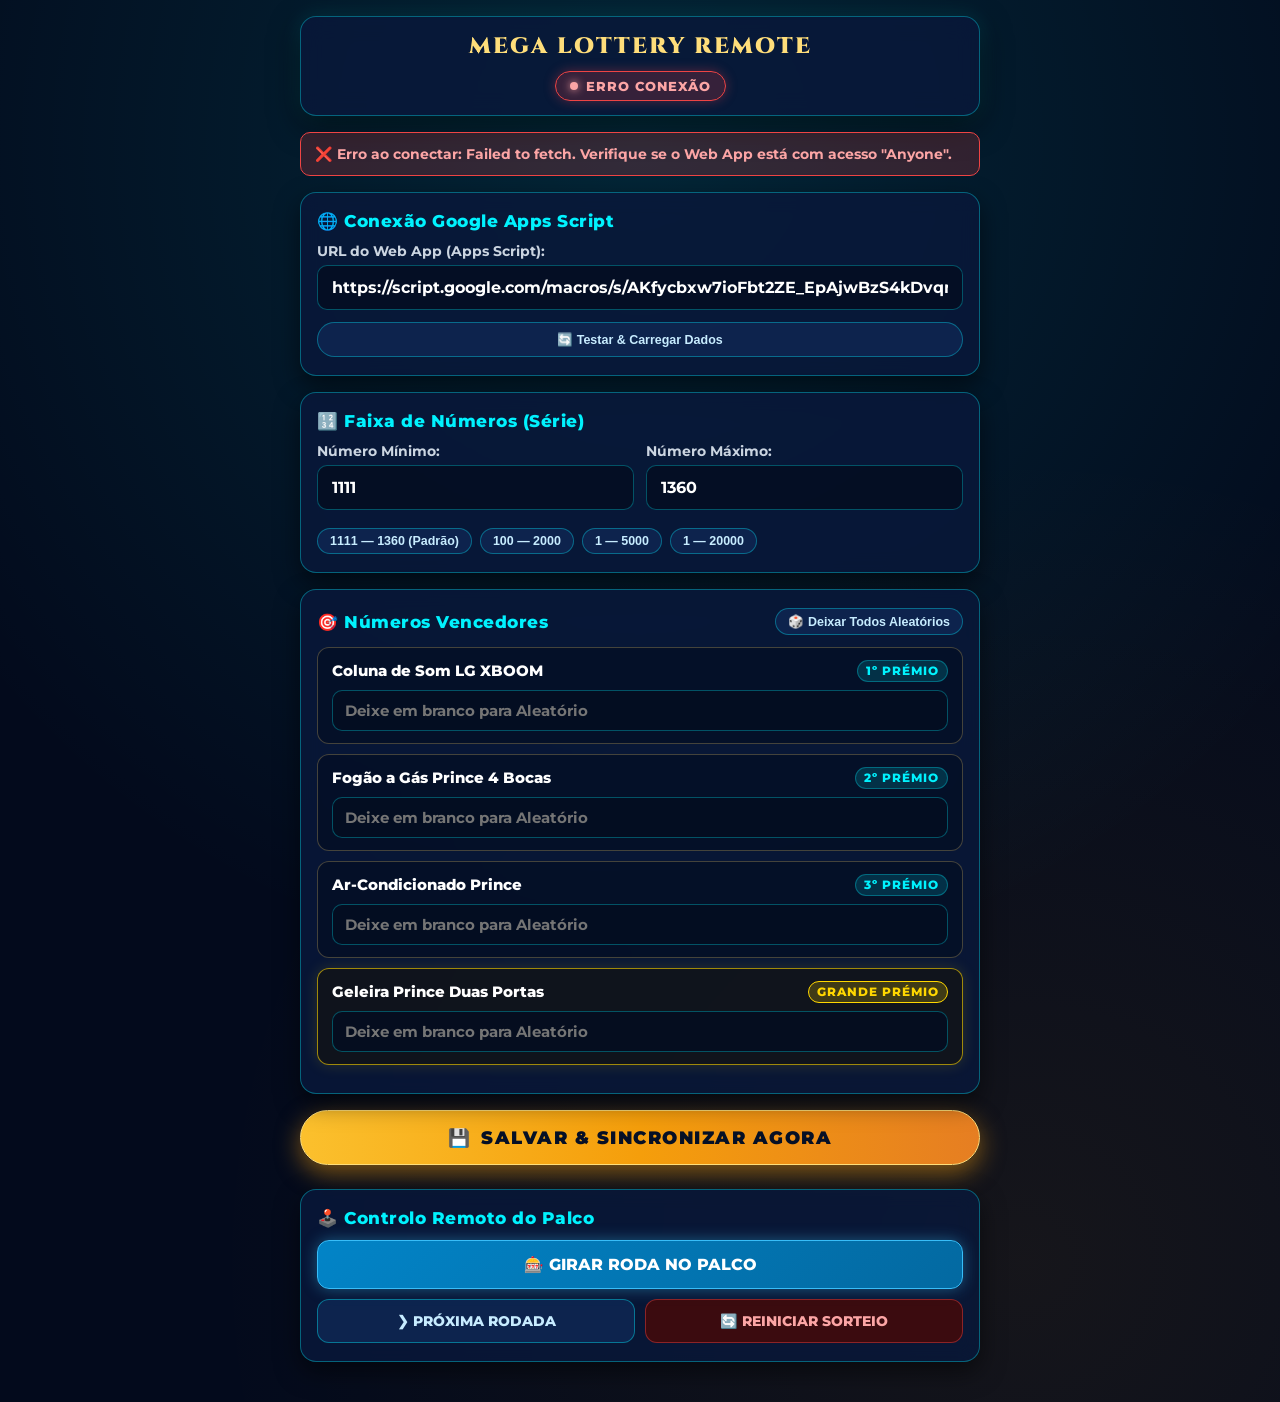
==== admin.html @ b08b82b1 "Configure default Google Apps Script Web App URL for automatic sync across admin and stage" ====
<!DOCTYPE html>
<html lang="pt">
<head>
  <meta charset="UTF-8">
  <meta name="viewport" content="width=device-width, initial-scale=1.0, maximum-scale=1.0, user-scalable=no">
  <title>Painel de Controlo - Mega Lottery Admin</title>
  <link rel="preconnect" href="https://fonts.googleapis.com">
  <link rel="preconnect" href="https://fonts.gstatic.com" crossorigin>
  <link href="https://fonts.googleapis.com/css2?family=Cinzel:wght@700;800;900&family=Montserrat:wght@400;600;700;800;900&display=swap" rel="stylesheet">
  <style>
    :root {
      --neon-cyan: #00f2fe;
      --neon-blue: #4facfe;
      --gold-primary: #ffde7a;
      --gold-gradient: linear-gradient(90deg, #fbc02d 0%, #f59e0b 50%, #e67e22 100%);
      --bg-dark: #030a1c;
      --card-bg: rgba(9, 24, 58, 0.85);
      --border-glow: rgba(0, 242, 254, 0.35);
      --font-main: 'Montserrat', -apple-system, sans-serif;
      --font-title: 'Cinzel', serif;
    }

    * {
      box-sizing: border-box;
      margin: 0;
      padding: 0;
      -webkit-tap-highlight-color: transparent;
    }

    body {
      background-color: var(--bg-dark);
      background-image: radial-gradient(circle at 50% 10%, rgba(0, 242, 254, 0.12) 0%, transparent 60%),
                        radial-gradient(circle at 80% 90%, rgba(245, 158, 11, 0.08) 0%, transparent 50%);
      font-family: var(--font-main);
      color: #ffffff;
      min-height: 100vh;
      padding: 16px 14px 40px;
      display: flex;
      flex-direction: column;
      align-items: center;
    }

    .admin-container {
      width: 100%;
      max-width: 680px;
      display: flex;
      flex-direction: column;
      gap: 16px;
    }

    /* Header Bar */
    .header-bar {
      display: flex;
      flex-direction: column;
      align-items: center;
      gap: 10px;
      text-align: center;
      padding: 14px 10px;
      background: var(--card-bg);
      border: 1.5px solid var(--border-glow);
      border-radius: 16px;
      box-shadow: 0 10px 30px rgba(0, 0, 0, 0.6), 0 0 20px rgba(0, 242, 254, 0.15);
      backdrop-filter: blur(12px);
      -webkit-backdrop-filter: blur(12px);
    }

    .header-title {
      font-family: var(--font-title);
      font-size: 1.4rem;
      font-weight: 900;
      color: var(--gold-primary);
      letter-spacing: 2px;
      text-transform: uppercase;
    }

    /* Live Sync Pill */
    .sync-status-pill {
      display: inline-flex;
      align-items: center;
      gap: 8px;
      padding: 6px 14px;
      border-radius: 9999px;
      font-size: 0.82rem;
      font-weight: 800;
      letter-spacing: 1px;
      text-transform: uppercase;
      background: rgba(15, 23, 42, 0.8);
      border: 1px solid rgba(255, 255, 255, 0.2);
      transition: all 0.3s ease;
    }

    .sync-status-pill.synced {
      background: rgba(16, 185, 129, 0.2);
      border-color: #10b981;
      color: #6ee7b7;
      box-shadow: 0 0 12px rgba(16, 185, 129, 0.35);
    }

    .sync-status-pill.updating {
      background: rgba(245, 158, 11, 0.2);
      border-color: #f59e0b;
      color: #fde68a;
      box-shadow: 0 0 12px rgba(245, 158, 11, 0.35);
    }

    .sync-status-pill.error {
      background: rgba(239, 68, 68, 0.2);
      border-color: #ef4444;
      color: #fca5a5;
      box-shadow: 0 0 12px rgba(239, 68, 68, 0.35);
    }

    .pulse-dot {
      width: 8px;
      height: 8px;
      border-radius: 50%;
      background: currentColor;
      box-shadow: 0 0 8px currentColor;
      animation: pulse 1.5s infinite ease-in-out;
    }

    @keyframes pulse {
      0%, 100% { opacity: 1; transform: scale(1); }
      50% { opacity: 0.4; transform: scale(0.7); }
    }

    /* Cards */
    .card {
      background: var(--card-bg);
      border: 1.5px solid var(--border-glow);
      border-radius: 16px;
      padding: 18px 16px;
      box-shadow: 0 10px 25px rgba(0, 0, 0, 0.5);
      backdrop-filter: blur(10px);
      -webkit-backdrop-filter: blur(10px);
    }

    .card-title {
      font-size: 1.05rem;
      font-weight: 800;
      color: var(--neon-cyan);
      margin-bottom: 12px;
      display: flex;
      align-items: center;
      gap: 8px;
      letter-spacing: 0.5px;
    }

    /* Form Fields */
    .form-group {
      display: flex;
      flex-direction: column;
      gap: 6px;
      margin-bottom: 12px;
    }

    .form-group:last-child {
      margin-bottom: 0;
    }

    label {
      font-size: 0.85rem;
      font-weight: 700;
      color: #cbd5e1;
    }

    input[type="text"],
    input[type="number"],
    input[type="url"] {
      width: 100%;
      padding: 12px 14px;
      background: rgba(4, 13, 33, 0.85);
      border: 1.5px solid rgba(0, 242, 254, 0.3);
      border-radius: 10px;
      color: #ffffff;
      font-family: var(--font-main);
      font-size: 1rem;
      font-weight: 700;
      outline: none;
      transition: all 0.25s ease;
    }

    input:focus {
      border-color: var(--neon-cyan);
      box-shadow: 0 0 15px rgba(0, 242, 254, 0.4);
      background: rgba(7, 21, 54, 0.95);
    }

    /* Quick Preset Buttons */
    .preset-chips {
      display: flex;
      flex-wrap: wrap;
      gap: 8px;
      margin-top: 6px;
    }

    .chip-btn {
      background: rgba(15, 39, 84, 0.8);
      border: 1px solid rgba(0, 242, 254, 0.35);
      color: #c7ecff;
      border-radius: 9999px;
      padding: 5px 12px;
      font-size: 0.78rem;
      font-weight: 700;
      cursor: pointer;
      transition: all 0.2s ease;
    }

    .chip-btn:hover, .chip-btn:active {
      background: rgba(0, 242, 254, 0.25);
      border-color: var(--neon-cyan);
      color: #ffffff;
    }

    /* Prize Cards List */
    .prize-item {
      background: rgba(4, 13, 33, 0.6);
      border: 1px solid rgba(255, 222, 122, 0.25);
      border-radius: 12px;
      padding: 12px 14px;
      margin-bottom: 10px;
      display: flex;
      flex-direction: column;
      gap: 8px;
    }

    .prize-item.grand {
      border-color: rgba(255, 215, 0, 0.6);
      background: rgba(25, 18, 4, 0.5);
      box-shadow: 0 0 15px rgba(255, 215, 0, 0.15);
    }

    .prize-item-header {
      display: flex;
      justify-content: space-between;
      align-items: center;
    }

    .prize-item-name {
      font-size: 0.92rem;
      font-weight: 800;
      color: #ffffff;
    }

    .prize-badge {
      font-size: 0.72rem;
      font-weight: 800;
      letter-spacing: 1px;
      padding: 3px 8px;
      border-radius: 9999px;
      background: rgba(0, 242, 254, 0.15);
      color: var(--neon-cyan);
      border: 1px solid rgba(0, 242, 254, 0.3);
    }

    .prize-item.grand .prize-badge {
      background: rgba(255, 215, 0, 0.2);
      color: #ffd700;
      border-color: #ffd700;
    }

    .prize-input-row {
      display: flex;
      gap: 8px;
      align-items: center;
    }

    .prize-input-row input {
      flex: 1;
      padding: 10px 12px;
      font-size: 0.95rem;
    }

    .random-hint {
      font-size: 0.75rem;
      color: #94a3b8;
      font-style: italic;
    }

    /* Action Buttons */
    .btn-main-save {
      width: 100%;
      padding: 16px 20px;
      background: var(--gold-gradient);
      border: 1.5px solid #ffde7a;
      border-radius: 9999px;
      color: #061026;
      font-family: var(--font-main);
      font-size: 1.1rem;
      font-weight: 900;
      letter-spacing: 1.5px;
      text-transform: uppercase;
      cursor: pointer;
      box-shadow: 0 8px 25px rgba(245, 158, 11, 0.5);
      transition: all 0.25s ease;
      display: flex;
      align-items: center;
      justify-content: center;
      gap: 10px;
    }

    .btn-main-save:active {
      transform: scale(0.98);
      box-shadow: 0 4px 15px rgba(245, 158, 11, 0.7);
    }

    .btn-main-save:disabled {
      opacity: 0.6;
      cursor: not-allowed;
    }

    /* Remote Stage Controls */
    .remote-grid {
      display: grid;
      grid-template-columns: 1fr 1fr;
      gap: 10px;
    }

    .btn-remote {
      padding: 12px 14px;
      border-radius: 12px;
      font-family: var(--font-main);
      font-size: 0.88rem;
      font-weight: 800;
      cursor: pointer;
      display: flex;
      align-items: center;
      justify-content: center;
      gap: 6px;
      text-transform: uppercase;
      transition: all 0.2s ease;
    }

    .btn-remote.spin {
      background: linear-gradient(135deg, #0284c7 0%, #0369a1 100%);
      border: 1.5px solid #38bdf8;
      color: #ffffff;
      box-shadow: 0 0 15px rgba(56, 189, 248, 0.4);
      grid-column: span 2;
      padding: 14px;
      font-size: 0.98rem;
    }

    .btn-remote.next {
      background: rgba(15, 39, 84, 0.85);
      border: 1.5px solid rgba(0, 242, 254, 0.4);
      color: #c7ecff;
    }

    .btn-remote.reset {
      background: rgba(69, 10, 10, 0.85);
      border: 1.5px solid rgba(239, 68, 68, 0.45);
      color: #fca5a5;
    }

    .btn-remote:active {
      transform: scale(0.96);
    }

    /* Notification Banner */
    .status-banner {
      padding: 12px 14px;
      border-radius: 10px;
      font-size: 0.88rem;
      font-weight: 700;
      display: none;
      align-items: center;
      gap: 10px;
      animation: fadeIn 0.3s ease forwards;
    }

    @keyframes fadeIn {
      from { opacity: 0; transform: translateY(-6px); }
      to { opacity: 1; transform: translateY(0); }
    }

    .status-banner.success {
      display: flex;
      background: rgba(16, 185, 129, 0.2);
      border: 1.5px solid #10b981;
      color: #6ee7b7;
    }

    .status-banner.error {
      display: flex;
      background: rgba(239, 68, 68, 0.2);
      border: 1.5px solid #ef4444;
      color: #fca5a5;
    }
  </style>
</head>
<body>

  <div class="admin-container">
    
    <!-- Top Header -->
    <header class="header-bar">
      <h1 class="header-title">Mega Lottery Remote</h1>
      <div id="sync-pill" class="sync-status-pill">
        <span class="pulse-dot"></span>
        <span id="sync-text">A Conectar...</span>
      </div>
    </header>

    <!-- Feedback Banner -->
    <div id="status-banner" class="status-banner"></div>

    <!-- 1. Google Apps Script Web App Connection -->
    <section class="card">
      <h2 class="card-title">🌐 Conexão Google Apps Script</h2>
      <div class="form-group">
        <label for="api-url">URL do Web App (Apps Script):</label>
        <input type="url" id="api-url" placeholder="https://script.google.com/macros/s/.../exec" />
      </div>
      <div style="display: flex; gap: 8px; margin-top: 10px;">
        <button id="btn-test-conn" class="chip-btn" style="flex: 1; padding: 9px;">🔄 Testar & Carregar Dados</button>
      </div>
    </section>

    <!-- 2. Token Range Configuration -->
    <section class="card">
      <h2 class="card-title">🔢 Faixa de Números (Série)</h2>
      <div style="display: grid; grid-template-columns: 1fr 1fr; gap: 12px;">
        <div class="form-group">
          <label for="min-token">Número Mínimo:</label>
          <input type="number" id="min-token" value="1111" />
        </div>
        <div class="form-group">
          <label for="max-token">Número Máximo:</label>
          <input type="number" id="max-token" value="1360" />
        </div>
      </div>
      
      <div class="preset-chips">
        <button class="chip-btn" onclick="setRange(1111, 1360)">1111 — 1360 (Padrão)</button>
        <button class="chip-btn" onclick="setRange(100, 2000)">100 — 2000</button>
        <button class="chip-btn" onclick="setRange(1, 5000)">1 — 5000</button>
        <button class="chip-btn" onclick="setRange(1, 20000)">1 — 20000</button>
      </div>
    </section>

    <!-- 3. Preset Winning Tokens (Specific Winner / Random) -->
    <section class="card">
      <div style="display: flex; justify-content: space-between; align-items: center; margin-bottom: 12px;">
        <h2 class="card-title" style="margin-bottom: 0;">🎯 Números Vencedores</h2>
        <button class="chip-btn" id="btn-clear-winners">🎲 Deixar Todos Aleatórios</button>
      </div>

      <!-- Prize 1 -->
      <div class="prize-item">
        <div class="prize-item-header">
          <span class="prize-item-name">Coluna de Som LG XBOOM</span>
          <span class="prize-badge">1º PRÉMIO</span>
        </div>
        <div class="prize-input-row">
          <input type="text" id="prize-1-token" placeholder="Deixe em branco para Aleatório" />
        </div>
      </div>

      <!-- Prize 2 -->
      <div class="prize-item">
        <div class="prize-item-header">
          <span class="prize-item-name">Fogão a Gás Prince 4 Bocas</span>
          <span class="prize-badge">2º PRÉMIO</span>
        </div>
        <div class="prize-input-row">
          <input type="text" id="prize-2-token" placeholder="Deixe em branco para Aleatório" />
        </div>
      </div>

      <!-- Prize 3 -->
      <div class="prize-item">
        <div class="prize-item-header">
          <span class="prize-item-name">Ar-Condicionado Prince</span>
          <span class="prize-badge">3º PRÉMIO</span>
        </div>
        <div class="prize-input-row">
          <input type="text" id="prize-3-token" placeholder="Deixe em branco para Aleatório" />
        </div>
      </div>

      <!-- Prize 4 (Grand Prize) -->
      <div class="prize-item grand">
        <div class="prize-item-header">
          <span class="prize-item-name">Geleira Prince Duas Portas</span>
          <span class="prize-badge">GRANDE PRÉMIO</span>
        </div>
        <div class="prize-input-row">
          <input type="text" id="prize-4-token" placeholder="Deixe em branco para Aleatório" />
        </div>
      </div>
    </section>

    <!-- Main Save & Sync Button -->
    <button id="btn-save-sync" class="btn-main-save">
      <span id="save-icon">💾</span>
      <span id="save-text">Salvar &amp; Sincronizar Agora</span>
    </button>

    <!-- 4. Remote Trigger Actions -->
    <section class="card" style="margin-top: 8px;">
      <h2 class="card-title">🕹️ Controlo Remoto do Palco</h2>
      <div class="remote-grid">
        <button class="btn-remote spin" id="btn-remote-spin">
          🎰 Girar Roda no Palco
        </button>
        <button class="btn-remote next" id="btn-remote-next">
          ❯ Próxima Rodada
        </button>
        <button class="btn-remote reset" id="btn-remote-reset">
          🔄 Reiniciar Sorteio
        </button>
      </div>
    </section>

  </div>

  <script>
    const STORAGE_KEY = 'lottery_admin_api_url';
    const FALLBACK_URL = 'https://script.google.com/macros/s/AKfycbxw7ioFbt2ZE_EpAjwBzS4kDvqmx0HsEW81AvWVNd2rmn5ojrfMnWI5Do6bhfb55QMl/exec';
    const DEFAULT_API_URL = localStorage.getItem(STORAGE_KEY) || FALLBACK_URL;

    const dom = {
      apiUrl: document.getElementById('api-url'),
      btnTestConn: document.getElementById('btn-test-conn'),
      syncPill: document.getElementById('sync-pill'),
      syncText: document.getElementById('sync-text'),
      statusBanner: document.getElementById('status-banner'),
      minToken: document.getElementById('min-token'),
      maxToken: document.getElementById('max-token'),
      prize1Token: document.getElementById('prize-1-token'),
      prize2Token: document.getElementById('prize-2-token'),
      prize3Token: document.getElementById('prize-3-token'),
      prize4Token: document.getElementById('prize-4-token'),
      btnClearWinners: document.getElementById('btn-clear-winners'),
      btnSaveSync: document.getElementById('btn-save-sync'),
      saveText: document.getElementById('save-text'),
      btnRemoteSpin: document.getElementById('btn-remote-spin'),
      btnRemoteNext: document.getElementById('btn-remote-next'),
      btnRemoteReset: document.getElementById('btn-remote-reset')
    };

    if (DEFAULT_API_URL) {
      dom.apiUrl.value = DEFAULT_API_URL;
    }

    function setSyncStatus(state, message) {
      dom.syncPill.className = 'sync-status-pill ' + state;
      dom.syncText.textContent = message;
    }

    function showBanner(type, msg) {
      dom.statusBanner.className = 'status-banner ' + type;
      dom.statusBanner.textContent = msg;
      setTimeout(() => {
        dom.statusBanner.style.display = 'none';
      }, 5000);
    }

    function setRange(min, max) {
      dom.minToken.value = min;
      dom.maxToken.value = max;
    }

    dom.btnClearWinners.addEventListener('click', () => {
      dom.prize1Token.value = '';
      dom.prize2Token.value = '';
      dom.prize3Token.value = '';
      dom.prize4Token.value = '';
      showBanner('success', '🎲 Todos os prémios foram definidos para Sorteio Aleatório.');
    });

    // Fetch configuration from Google Sheets
    async function fetchConfig() {
      const url = dom.apiUrl.value.trim();
      if (!url) {
        setSyncStatus('error', 'URL Ausente');
        return;
      }

      localStorage.setItem(STORAGE_KEY, url);
      setSyncStatus('updating', 'A Carregar...');

      try {
        const res = await fetch(url + (url.includes('?') ? '&' : '?') + 't=' + Date.now());
        if (!res.ok) throw new Error('HTTP ' + res.status);
        const data = await res.json();

        if (data.status === 'success') {
          if (data.minToken) dom.minToken.value = data.minToken;
          if (data.maxToken) dom.maxToken.value = data.maxToken;
          dom.prize1Token.value = data.prize1Winner || '';
          dom.prize2Token.value = data.prize2Winner || '';
          dom.prize3Token.value = data.prize3Winner || '';
          dom.prize4Token.value = data.prize4Winner || '';

          setSyncStatus('synced', 'Sincronizado');
          showBanner('success', '✅ Conectado com sucesso à planilha Google!');
        } else {
          throw new Error(data.message || 'Erro desconhecido');
        }
      } catch (err) {
        setSyncStatus('error', 'Erro Conexão');
        showBanner('error', '❌ Erro ao conectar: ' + err.message + '. Verifique se o Web App está com acesso "Anyone".');
      }
    }

    // Save & push configuration to Google Sheets
    async function saveConfig(actionOverride = null) {
      const url = dom.apiUrl.value.trim();
      if (!url) {
        alert('Por favor, insira a URL do Web App do Google Apps Script.');
        return;
      }

      localStorage.setItem(STORAGE_KEY, url);
      setSyncStatus('updating', 'A Atualizar...');
      dom.btnSaveSync.disabled = true;
      dom.saveText.textContent = 'A Atualizar Planilha...';

      const payload = {
        minToken: Number(dom.minToken.value) || 1111,
        maxToken: Number(dom.maxToken.value) || 1360,
        prize1Winner: dom.prize1Token.value.trim(),
        prize2Winner: dom.prize2Token.value.trim(),
        prize3Winner: dom.prize3Token.value.trim(),
        prize4Winner: dom.prize4Token.value.trim(),
        remoteAction: actionOverride || 'NONE'
      };

      try {
        const res = await fetch(url, {
          method: 'POST',
          headers: { 'Content-Type': 'text/plain' },
          body: JSON.stringify(payload)
        });

        const data = await res.json();
        if (data.status === 'success') {
          setSyncStatus('synced', 'Sincronizado');
          showBanner('success', '✅ Configurações salvas e sincronizadas com sucesso!');
          dom.saveText.textContent = '✅ Sincronizado com Sucesso!';
          setTimeout(() => {
            dom.saveText.textContent = 'Salvar & Sincronizar Agora';
            dom.btnSaveSync.disabled = false;
          }, 2500);
        } else {
          throw new Error(data.message || 'Erro ao salvar');
        }
      } catch (err) {
        setSyncStatus('error', 'Erro ao Salvar');
        showBanner('error', '❌ Erro ao sincronizar: ' + err.message);
        dom.saveText.textContent = 'Salvar & Sincronizar Agora';
        dom.btnSaveSync.disabled = false;
      }
    }

    // Remote actions
    async function sendRemoteAction(action) {
      showBanner('success', '📡 Enviando comando: ' + action + '...');
      await saveConfig(action);
    }

    dom.btnTestConn.addEventListener('click', fetchConfig);
    dom.btnSaveSync.addEventListener('click', () => saveConfig('NONE'));
    dom.btnRemoteSpin.addEventListener('click', () => sendRemoteAction('SPIN'));
    dom.btnRemoteNext.addEventListener('click', () => sendRemoteAction('NEXT'));
    dom.btnRemoteReset.addEventListener('click', () => sendRemoteAction('RESET'));

    if (DEFAULT_API_URL) {
      fetchConfig();
    } else {
      setSyncStatus('error', 'Sem URL');
    }
  </script>
</body>
</html>
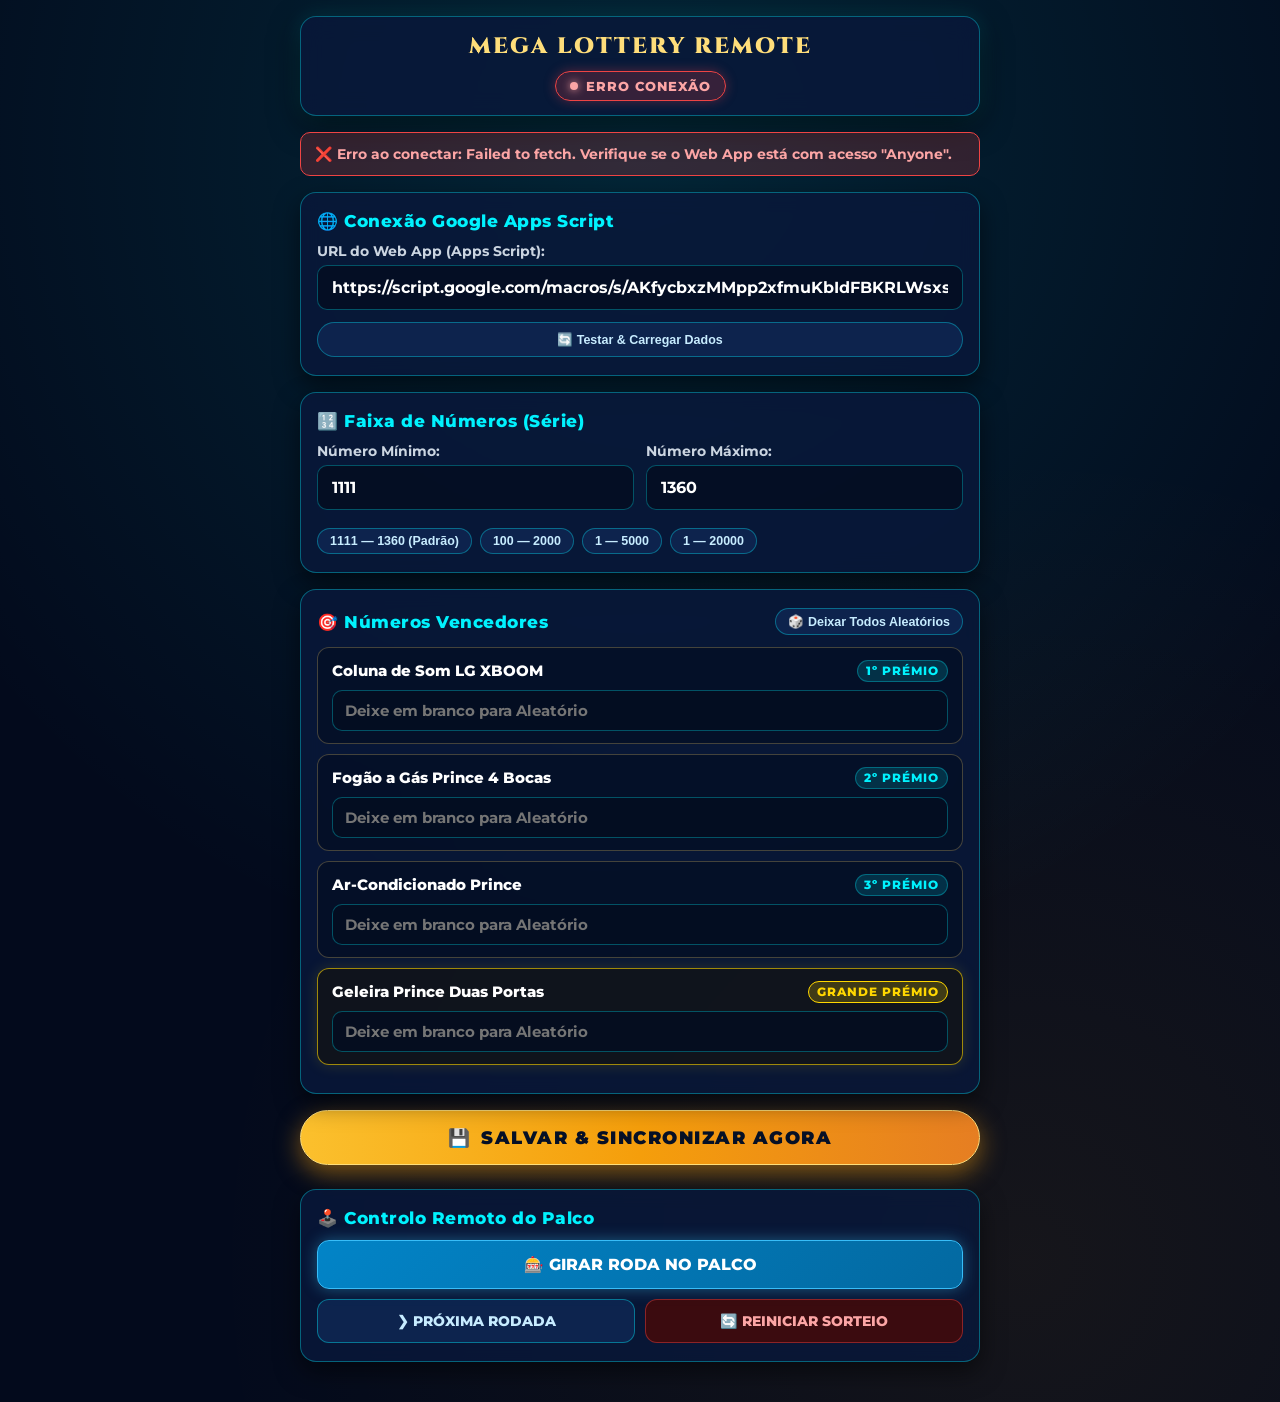
==== commit 621a4086: "Update default Apps Script Web App URL with active deployment endpoint" ====
--- a/admin.html
+++ b/admin.html
@@ -517,7 +517,7 @@
 
   <script>
     const STORAGE_KEY = 'lottery_admin_api_url';
-    const FALLBACK_URL = 'https://script.google.com/macros/s/AKfycbxw7ioFbt2ZE_EpAjwBzS4kDvqmx0HsEW81AvWVNd2rmn5ojrfMnWI5Do6bhfb55QMl/exec';
+    const FALLBACK_URL = 'https://script.google.com/macros/s/AKfycbxzMMpp2xfmuKbIdFBKRLWsxsM0H_Nt5_5u1ZoS6dt5bxJm8StdqfeghjijLGq5KDxz/exec';
     const DEFAULT_API_URL = localStorage.getItem(STORAGE_KEY) || FALLBACK_URL;
 
     const dom = {
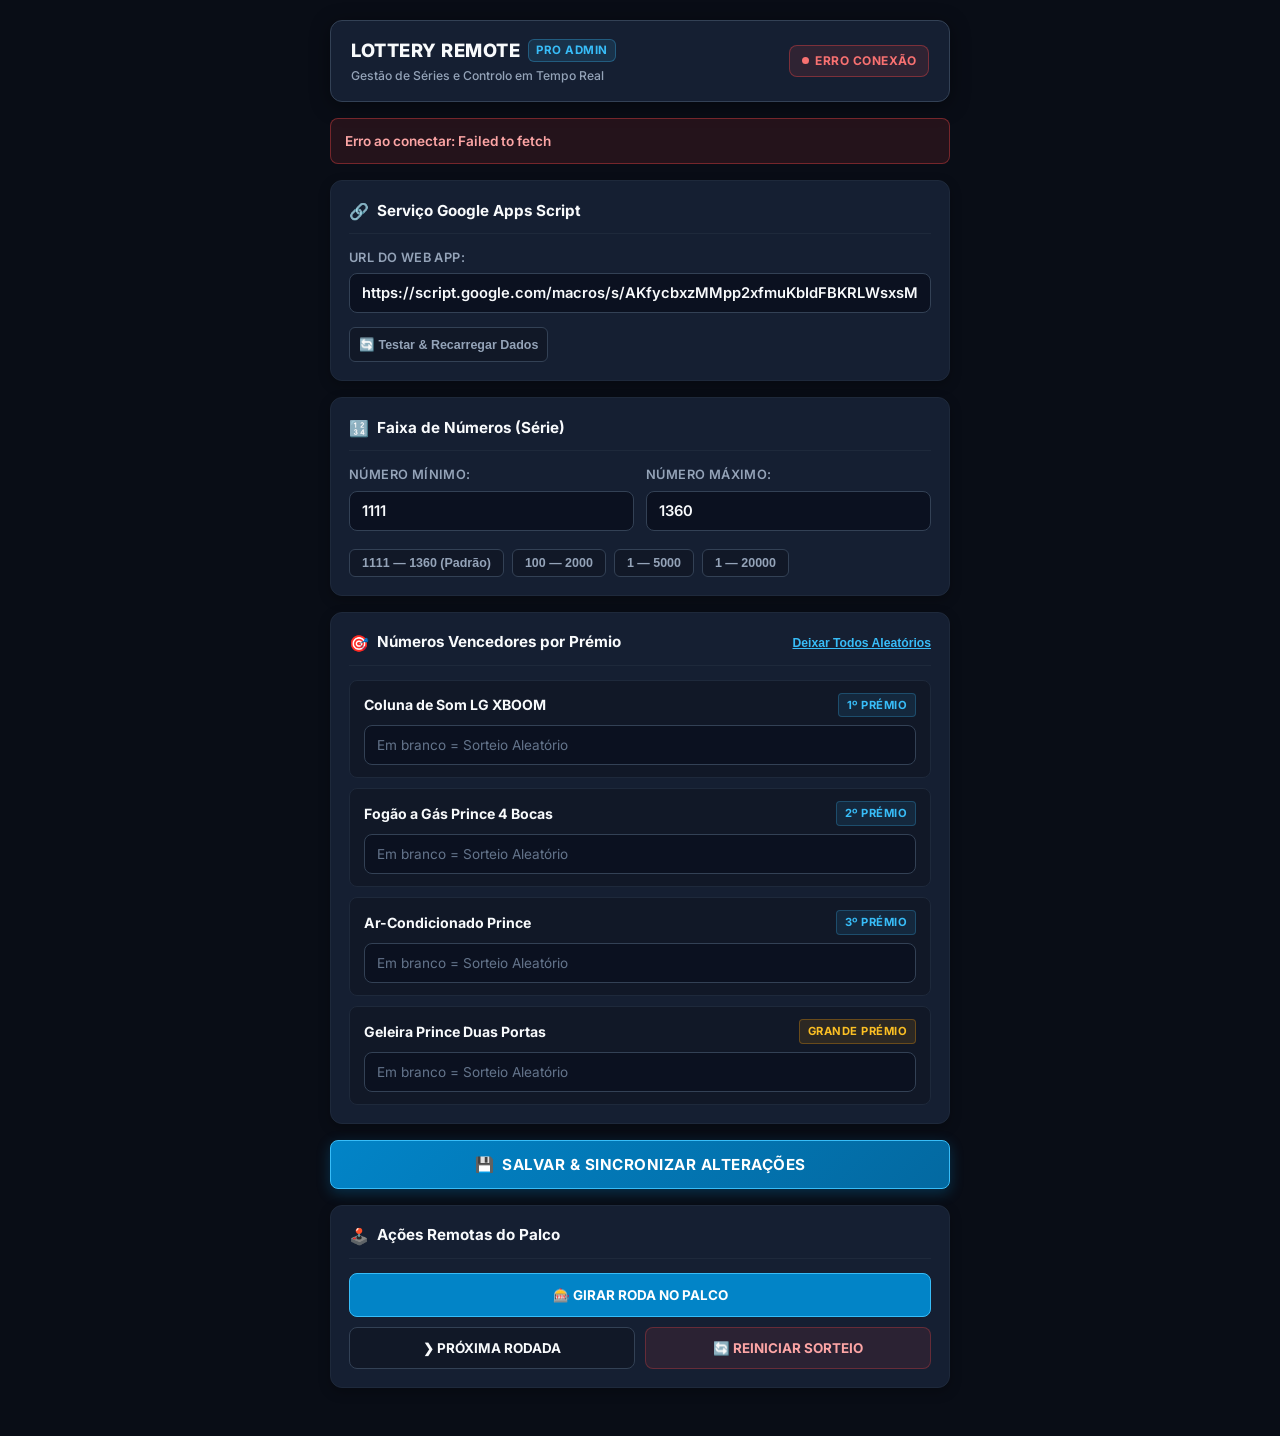
==== commit c7537d54: "Redesign admin.html with professional light blue and black executive dashboard styling" ====
--- a/admin.html
+++ b/admin.html
@@ -3,21 +3,38 @@
 <head>
   <meta charset="UTF-8">
   <meta name="viewport" content="width=device-width, initial-scale=1.0, maximum-scale=1.0, user-scalable=no">
-  <title>Painel de Controlo - Mega Lottery Admin</title>
+  <title>Admin Dashboard - Mega Lottery Controller</title>
   <link rel="preconnect" href="https://fonts.googleapis.com">
   <link rel="preconnect" href="https://fonts.gstatic.com" crossorigin>
-  <link href="https://fonts.googleapis.com/css2?family=Cinzel:wght@700;800;900&family=Montserrat:wght@400;600;700;800;900&display=swap" rel="stylesheet">
+  <link href="https://fonts.googleapis.com/css2?family=Inter:wght@400;500;600;700;800;900&display=swap" rel="stylesheet">
   <style>
     :root {
-      --neon-cyan: #00f2fe;
-      --neon-blue: #4facfe;
-      --gold-primary: #ffde7a;
-      --gold-gradient: linear-gradient(90deg, #fbc02d 0%, #f59e0b 50%, #e67e22 100%);
-      --bg-dark: #030a1c;
-      --card-bg: rgba(9, 24, 58, 0.85);
-      --border-glow: rgba(0, 242, 254, 0.35);
-      --font-main: 'Montserrat', -apple-system, sans-serif;
-      --font-title: 'Cinzel', serif;
+      --bg-base: #090d16;
+      --bg-surface: #111827;
+      --bg-card: #151f32;
+      --bg-card-hover: #1a273f;
+      --bg-input: #0b1120;
+      
+      --border-subtle: #1e293b;
+      --border-medium: #334155;
+      --border-focus: #38bdf8;
+      
+      --accent-blue: #38bdf8;
+      --accent-blue-dark: #0284c7;
+      --accent-blue-soft: rgba(56, 189, 248, 0.12);
+      
+      --text-primary: #f8fafc;
+      --text-secondary: #94a3b8;
+      --text-muted: #64748b;
+      
+      --status-green: #10b981;
+      --status-green-bg: rgba(16, 185, 129, 0.12);
+      --status-amber: #f59e0b;
+      --status-amber-bg: rgba(245, 158, 11, 0.12);
+      --status-red: #ef4444;
+      --status-red-bg: rgba(239, 68, 68, 0.12);
+      
+      --font-sans: 'Inter', -apple-system, BlinkMacSystemFont, 'Segoe UI', Roboto, sans-serif;
     }
 
     * {
@@ -28,206 +45,239 @@
     }
 
     body {
-      background-color: var(--bg-dark);
-      background-image: radial-gradient(circle at 50% 10%, rgba(0, 242, 254, 0.12) 0%, transparent 60%),
-                        radial-gradient(circle at 80% 90%, rgba(245, 158, 11, 0.08) 0%, transparent 50%);
-      font-family: var(--font-main);
-      color: #ffffff;
+      background-color: var(--bg-base);
+      font-family: var(--font-sans);
+      color: var(--text-primary);
       min-height: 100vh;
-      padding: 16px 14px 40px;
+      padding: 20px 14px 48px;
       display: flex;
       flex-direction: column;
       align-items: center;
+      line-height: 1.5;
     }
 
     .admin-container {
       width: 100%;
-      max-width: 680px;
+      max-width: 620px;
       display: flex;
       flex-direction: column;
       gap: 16px;
     }
 
-    /* Header Bar */
+    /* Top Executive Header */
     .header-bar {
       display: flex;
+      justify-content: space-between;
+      align-items: center;
+      padding: 16px 20px;
+      background: var(--bg-card);
+      border: 1px solid var(--border-medium);
+      border-radius: 12px;
+      box-shadow: 0 4px 20px rgba(0, 0, 0, 0.4);
+    }
+
+    .header-title-wrap {
+      display: flex;
       flex-direction: column;
-      align-items: center;
-      gap: 10px;
-      text-align: center;
-      padding: 14px 10px;
-      background: var(--card-bg);
-      border: 1.5px solid var(--border-glow);
-      border-radius: 16px;
-      box-shadow: 0 10px 30px rgba(0, 0, 0, 0.6), 0 0 20px rgba(0, 242, 254, 0.15);
-      backdrop-filter: blur(12px);
-      -webkit-backdrop-filter: blur(12px);
+      gap: 2px;
     }
 
     .header-title {
-      font-family: var(--font-title);
-      font-size: 1.4rem;
-      font-weight: 900;
-      color: var(--gold-primary);
-      letter-spacing: 2px;
+      font-size: 1.15rem;
+      font-weight: 800;
+      color: var(--text-primary);
+      letter-spacing: 0.5px;
       text-transform: uppercase;
-    }
-
-    /* Live Sync Pill */
+      display: flex;
+      align-items: center;
+      gap: 8px;
+    }
+
+    .header-title-badge {
+      color: var(--accent-blue);
+      font-size: 0.72rem;
+      font-weight: 700;
+      padding: 2px 7px;
+      background: var(--accent-blue-soft);
+      border: 1px solid rgba(56, 189, 248, 0.3);
+      border-radius: 6px;
+    }
+
+    .header-subtitle {
+      font-size: 0.76rem;
+      color: var(--text-secondary);
+      font-weight: 500;
+    }
+
+    /* Status Pill */
     .sync-status-pill {
       display: inline-flex;
       align-items: center;
-      gap: 8px;
-      padding: 6px 14px;
-      border-radius: 9999px;
-      font-size: 0.82rem;
-      font-weight: 800;
-      letter-spacing: 1px;
+      gap: 6px;
+      padding: 6px 12px;
+      border-radius: 8px;
+      font-size: 0.75rem;
+      font-weight: 700;
+      letter-spacing: 0.5px;
       text-transform: uppercase;
-      background: rgba(15, 23, 42, 0.8);
-      border: 1px solid rgba(255, 255, 255, 0.2);
-      transition: all 0.3s ease;
+      background: var(--bg-surface);
+      border: 1px solid var(--border-medium);
+      color: var(--text-secondary);
+      transition: all 0.25s ease;
     }
 
     .sync-status-pill.synced {
-      background: rgba(16, 185, 129, 0.2);
-      border-color: #10b981;
-      color: #6ee7b7;
-      box-shadow: 0 0 12px rgba(16, 185, 129, 0.35);
+      background: var(--status-green-bg);
+      border-color: rgba(16, 185, 129, 0.4);
+      color: #34d399;
     }
 
     .sync-status-pill.updating {
-      background: rgba(245, 158, 11, 0.2);
-      border-color: #f59e0b;
-      color: #fde68a;
-      box-shadow: 0 0 12px rgba(245, 158, 11, 0.35);
+      background: var(--status-amber-bg);
+      border-color: rgba(245, 158, 11, 0.4);
+      color: #fbbf24;
     }
 
     .sync-status-pill.error {
-      background: rgba(239, 68, 68, 0.2);
-      border-color: #ef4444;
-      color: #fca5a5;
-      box-shadow: 0 0 12px rgba(239, 68, 68, 0.35);
+      background: var(--status-red-bg);
+      border-color: rgba(239, 68, 68, 0.4);
+      color: #f87171;
     }
 
     .pulse-dot {
-      width: 8px;
-      height: 8px;
+      width: 7px;
+      height: 7px;
       border-radius: 50%;
       background: currentColor;
-      box-shadow: 0 0 8px currentColor;
-      animation: pulse 1.5s infinite ease-in-out;
-    }
-
-    @keyframes pulse {
-      0%, 100% { opacity: 1; transform: scale(1); }
-      50% { opacity: 0.4; transform: scale(0.7); }
-    }
-
-    /* Cards */
+    }
+
+    /* Dashboard Cards */
     .card {
-      background: var(--card-bg);
-      border: 1.5px solid var(--border-glow);
-      border-radius: 16px;
-      padding: 18px 16px;
-      box-shadow: 0 10px 25px rgba(0, 0, 0, 0.5);
-      backdrop-filter: blur(10px);
-      -webkit-backdrop-filter: blur(10px);
+      background: var(--bg-card);
+      border: 1px solid var(--border-subtle);
+      border-radius: 12px;
+      padding: 18px 18px;
+      display: flex;
+      flex-direction: column;
+      gap: 14px;
+      box-shadow: 0 4px 12px rgba(0, 0, 0, 0.25);
+    }
+
+    .card-header {
+      display: flex;
+      justify-content: space-between;
+      align-items: center;
+      border-bottom: 1px solid var(--border-subtle);
+      padding-bottom: 10px;
     }
 
     .card-title {
-      font-size: 1.05rem;
-      font-weight: 800;
-      color: var(--neon-cyan);
-      margin-bottom: 12px;
+      font-size: 0.95rem;
+      font-weight: 700;
+      color: var(--text-primary);
       display: flex;
       align-items: center;
       gap: 8px;
-      letter-spacing: 0.5px;
-    }
-
-    /* Form Fields */
+    }
+
+    .card-title-icon {
+      color: var(--accent-blue);
+      font-size: 1rem;
+    }
+
+    /* Form Inputs */
     .form-group {
       display: flex;
       flex-direction: column;
       gap: 6px;
-      margin-bottom: 12px;
-    }
-
-    .form-group:last-child {
-      margin-bottom: 0;
     }
 
     label {
-      font-size: 0.85rem;
-      font-weight: 700;
-      color: #cbd5e1;
+      font-size: 0.8rem;
+      font-weight: 600;
+      color: var(--text-secondary);
+      text-transform: uppercase;
+      letter-spacing: 0.4px;
     }
 
     input[type="text"],
     input[type="number"],
     input[type="url"] {
       width: 100%;
-      padding: 12px 14px;
-      background: rgba(4, 13, 33, 0.85);
-      border: 1.5px solid rgba(0, 242, 254, 0.3);
-      border-radius: 10px;
-      color: #ffffff;
-      font-family: var(--font-main);
-      font-size: 1rem;
-      font-weight: 700;
+      padding: 10px 12px;
+      background: var(--bg-input);
+      border: 1px solid var(--border-medium);
+      border-radius: 8px;
+      color: var(--text-primary);
+      font-family: var(--font-sans);
+      font-size: 0.92rem;
+      font-weight: 600;
       outline: none;
-      transition: all 0.25s ease;
+      transition: all 0.2s ease;
     }
 
     input:focus {
-      border-color: var(--neon-cyan);
-      box-shadow: 0 0 15px rgba(0, 242, 254, 0.4);
-      background: rgba(7, 21, 54, 0.95);
-    }
-
-    /* Quick Preset Buttons */
+      border-color: var(--border-focus);
+      background: #0d1527;
+      box-shadow: 0 0 0 3px rgba(56, 189, 248, 0.15);
+    }
+
+    input::placeholder {
+      color: var(--text-muted);
+      font-weight: 400;
+      font-size: 0.85rem;
+    }
+
+    /* Quick Preset Chips */
     .preset-chips {
       display: flex;
       flex-wrap: wrap;
       gap: 8px;
-      margin-top: 6px;
+      margin-top: 4px;
     }
 
     .chip-btn {
-      background: rgba(15, 39, 84, 0.8);
-      border: 1px solid rgba(0, 242, 254, 0.35);
-      color: #c7ecff;
-      border-radius: 9999px;
-      padding: 5px 12px;
+      background: var(--bg-surface);
+      border: 1px solid var(--border-medium);
+      color: var(--text-secondary);
+      border-radius: 6px;
+      padding: 6px 12px;
       font-size: 0.78rem;
-      font-weight: 700;
+      font-weight: 600;
       cursor: pointer;
-      transition: all 0.2s ease;
-    }
-
-    .chip-btn:hover, .chip-btn:active {
-      background: rgba(0, 242, 254, 0.25);
-      border-color: var(--neon-cyan);
-      color: #ffffff;
-    }
-
-    /* Prize Cards List */
+      transition: all 0.15s ease;
+    }
+
+    .chip-btn:hover {
+      background: var(--bg-card-hover);
+      border-color: var(--accent-blue);
+      color: var(--accent-blue);
+    }
+
+    .chip-btn:active {
+      transform: translateY(1px);
+    }
+
+    /* Prize Config Rows */
+    .prize-list {
+      display: flex;
+      flex-direction: column;
+      gap: 10px;
+    }
+
     .prize-item {
-      background: rgba(4, 13, 33, 0.6);
-      border: 1px solid rgba(255, 222, 122, 0.25);
-      border-radius: 12px;
+      background: var(--bg-surface);
+      border: 1px solid var(--border-subtle);
+      border-radius: 8px;
       padding: 12px 14px;
-      margin-bottom: 10px;
       display: flex;
       flex-direction: column;
       gap: 8px;
-    }
-
-    .prize-item.grand {
-      border-color: rgba(255, 215, 0, 0.6);
-      background: rgba(25, 18, 4, 0.5);
-      box-shadow: 0 0 15px rgba(255, 215, 0, 0.15);
+      transition: border-color 0.2s ease;
+    }
+
+    .prize-item:focus-within {
+      border-color: rgba(56, 189, 248, 0.5);
     }
 
     .prize-item-header {
@@ -237,71 +287,74 @@
     }
 
     .prize-item-name {
-      font-size: 0.92rem;
-      font-weight: 800;
-      color: #ffffff;
+      font-size: 0.88rem;
+      font-weight: 700;
+      color: var(--text-primary);
     }
 
     .prize-badge {
-      font-size: 0.72rem;
-      font-weight: 800;
-      letter-spacing: 1px;
+      font-size: 0.7rem;
+      font-weight: 700;
+      letter-spacing: 0.5px;
       padding: 3px 8px;
-      border-radius: 9999px;
-      background: rgba(0, 242, 254, 0.15);
-      color: var(--neon-cyan);
-      border: 1px solid rgba(0, 242, 254, 0.3);
+      border-radius: 4px;
+      background: rgba(56, 189, 248, 0.1);
+      color: var(--accent-blue);
+      border: 1px solid rgba(56, 189, 248, 0.25);
     }
 
     .prize-item.grand .prize-badge {
-      background: rgba(255, 215, 0, 0.2);
-      color: #ffd700;
-      border-color: #ffd700;
-    }
-
-    .prize-input-row {
-      display: flex;
-      gap: 8px;
-      align-items: center;
-    }
-
-    .prize-input-row input {
-      flex: 1;
-      padding: 10px 12px;
-      font-size: 0.95rem;
-    }
-
-    .random-hint {
-      font-size: 0.75rem;
-      color: #94a3b8;
-      font-style: italic;
-    }
-
-    /* Action Buttons */
+      background: rgba(245, 158, 11, 0.12);
+      color: #fbbf24;
+      border-color: rgba(245, 158, 11, 0.3);
+    }
+
+    .btn-clear-link {
+      background: none;
+      border: none;
+      color: var(--accent-blue);
+      font-size: 0.76rem;
+      font-weight: 600;
+      cursor: pointer;
+      text-decoration: underline;
+      padding: 0;
+    }
+
+    .btn-clear-link:hover {
+      color: #7dd3fc;
+    }
+
+    /* Main Save & Sync Button */
     .btn-main-save {
       width: 100%;
-      padding: 16px 20px;
-      background: var(--gold-gradient);
-      border: 1.5px solid #ffde7a;
-      border-radius: 9999px;
-      color: #061026;
-      font-family: var(--font-main);
-      font-size: 1.1rem;
-      font-weight: 900;
-      letter-spacing: 1.5px;
+      padding: 14px 20px;
+      background: linear-gradient(135deg, #0284c7 0%, #0369a1 100%);
+      border: 1px solid #38bdf8;
+      border-radius: 8px;
+      color: #ffffff;
+      font-family: var(--font-sans);
+      font-size: 0.95rem;
+      font-weight: 700;
+      letter-spacing: 0.5px;
       text-transform: uppercase;
       cursor: pointer;
-      box-shadow: 0 8px 25px rgba(245, 158, 11, 0.5);
-      transition: all 0.25s ease;
+      box-shadow: 0 4px 14px rgba(2, 132, 199, 0.3);
+      transition: all 0.2s ease;
       display: flex;
       align-items: center;
       justify-content: center;
-      gap: 10px;
-    }
-
-    .btn-main-save:active {
-      transform: scale(0.98);
-      box-shadow: 0 4px 15px rgba(245, 158, 11, 0.7);
+      gap: 8px;
+    }
+
+    .btn-main-save:hover:not(:disabled) {
+      background: linear-gradient(135deg, #0ea5e9 0%, #0284c7 100%);
+      box-shadow: 0 6px 18px rgba(2, 132, 199, 0.45);
+      transform: translateY(-1px);
+    }
+
+    .btn-main-save:active:not(:disabled) {
+      transform: translateY(0);
+      box-shadow: 0 2px 8px rgba(2, 132, 199, 0.3);
     }
 
     .btn-main-save:disabled {
@@ -309,7 +362,7 @@
       cursor: not-allowed;
     }
 
-    /* Remote Stage Controls */
+    /* Remote Stage Controls Grid */
     .remote-grid {
       display: grid;
       grid-template-columns: 1fr 1fr;
@@ -318,73 +371,86 @@
 
     .btn-remote {
       padding: 12px 14px;
-      border-radius: 12px;
-      font-family: var(--font-main);
-      font-size: 0.88rem;
-      font-weight: 800;
+      border-radius: 8px;
+      font-family: var(--font-sans);
+      font-size: 0.84rem;
+      font-weight: 700;
       cursor: pointer;
       display: flex;
       align-items: center;
       justify-content: center;
-      gap: 6px;
+      gap: 8px;
       text-transform: uppercase;
-      transition: all 0.2s ease;
+      transition: all 0.15s ease;
     }
 
     .btn-remote.spin {
-      background: linear-gradient(135deg, #0284c7 0%, #0369a1 100%);
-      border: 1.5px solid #38bdf8;
+      grid-column: span 2;
+      background: #0284c7;
+      border: 1px solid #38bdf8;
       color: #ffffff;
-      box-shadow: 0 0 15px rgba(56, 189, 248, 0.4);
-      grid-column: span 2;
-      padding: 14px;
-      font-size: 0.98rem;
+      padding: 13px;
+    }
+
+    .btn-remote.spin:hover {
+      background: #0369a1;
     }
 
     .btn-remote.next {
-      background: rgba(15, 39, 84, 0.85);
-      border: 1.5px solid rgba(0, 242, 254, 0.4);
-      color: #c7ecff;
+      background: var(--bg-surface);
+      border: 1px solid var(--border-medium);
+      color: var(--text-primary);
+    }
+
+    .btn-remote.next:hover {
+      background: var(--bg-card-hover);
+      border-color: var(--accent-blue);
     }
 
     .btn-remote.reset {
-      background: rgba(69, 10, 10, 0.85);
-      border: 1.5px solid rgba(239, 68, 68, 0.45);
+      background: rgba(239, 68, 68, 0.1);
+      border: 1px solid rgba(239, 68, 68, 0.3);
       color: #fca5a5;
     }
 
+    .btn-remote.reset:hover {
+      background: rgba(239, 68, 68, 0.2);
+      border-color: #ef4444;
+      color: #ffffff;
+    }
+
     .btn-remote:active {
-      transform: scale(0.96);
+      transform: translateY(1px);
     }
 
     /* Notification Banner */
     .status-banner {
       padding: 12px 14px;
-      border-radius: 10px;
-      font-size: 0.88rem;
-      font-weight: 700;
+      border-radius: 8px;
+      font-size: 0.85rem;
+      font-weight: 600;
       display: none;
       align-items: center;
-      gap: 10px;
-      animation: fadeIn 0.3s ease forwards;
-    }
-
-    @keyframes fadeIn {
-      from { opacity: 0; transform: translateY(-6px); }
+      gap: 8px;
+      animation: slideDown 0.2s ease forwards;
+    }
+
+    @keyframes slideDown {
+      from { opacity: 0; transform: translateY(-4px); }
       to { opacity: 1; transform: translateY(0); }
     }
 
     .status-banner.success {
       display: flex;
-      background: rgba(16, 185, 129, 0.2);
-      border: 1.5px solid #10b981;
+      background: var(--status-green-bg);
+      border: 1px solid rgba(16, 185, 129, 0.4);
       color: #6ee7b7;
     }
 
     .status-banner.error {
       display: flex;
-      background: rgba(239, 68, 68, 0.2);
-      border: 1.5px solid #ef4444;
+      background: var(--status-red-bg);
+      border: 1px solid rgba(239, 68, 68, 0.4);
       color: #fca5a5;
     }
   </style>
@@ -393,33 +459,49 @@
 
   <div class="admin-container">
     
-    <!-- Top Header -->
+    <!-- Top Executive Header Bar -->
     <header class="header-bar">
-      <h1 class="header-title">Mega Lottery Remote</h1>
-      <div id="sync-pill" class="sync-status-pill">
+      <div class="header-title-wrap">
+        <h1 class="header-title">
+          Lottery Remote
+          <span class="header-title-badge">PRO ADMIN</span>
+        </h1>
+        <span class="header-subtitle">Gestão de Séries e Controlo em Tempo Real</span>
+      </div>
+      
+      <div id="sync-pill" class="sync-status-pill synced">
         <span class="pulse-dot"></span>
-        <span id="sync-text">A Conectar...</span>
+        <span id="sync-text">Conectado</span>
       </div>
     </header>
 
-    <!-- Feedback Banner -->
+    <!-- Notification Banner -->
     <div id="status-banner" class="status-banner"></div>
 
     <!-- 1. Google Apps Script Web App Connection -->
     <section class="card">
-      <h2 class="card-title">🌐 Conexão Google Apps Script</h2>
+      <div class="card-header">
+        <h2 class="card-title">
+          <span class="card-title-icon">🔗</span>
+          Serviço Google Apps Script
+        </h2>
+      </div>
       <div class="form-group">
-        <label for="api-url">URL do Web App (Apps Script):</label>
+        <label for="api-url">URL do Web App:</label>
         <input type="url" id="api-url" placeholder="https://script.google.com/macros/s/.../exec" />
       </div>
-      <div style="display: flex; gap: 8px; margin-top: 10px;">
-        <button id="btn-test-conn" class="chip-btn" style="flex: 1; padding: 9px;">🔄 Testar & Carregar Dados</button>
-      </div>
+      <button id="btn-test-conn" class="chip-btn" style="padding: 9px; align-self: flex-start;">🔄 Testar &amp; Recarregar Dados</button>
     </section>
 
     <!-- 2. Token Range Configuration -->
     <section class="card">
-      <h2 class="card-title">🔢 Faixa de Números (Série)</h2>
+      <div class="card-header">
+        <h2 class="card-title">
+          <span class="card-title-icon">🔢</span>
+          Faixa de Números (Série)
+        </h2>
+      </div>
+      
       <div style="display: grid; grid-template-columns: 1fr 1fr; gap: 12px;">
         <div class="form-group">
           <label for="min-token">Número Mínimo:</label>
@@ -441,65 +523,68 @@
 
     <!-- 3. Preset Winning Tokens (Specific Winner / Random) -->
     <section class="card">
-      <div style="display: flex; justify-content: space-between; align-items: center; margin-bottom: 12px;">
-        <h2 class="card-title" style="margin-bottom: 0;">🎯 Números Vencedores</h2>
-        <button class="chip-btn" id="btn-clear-winners">🎲 Deixar Todos Aleatórios</button>
-      </div>
-
-      <!-- Prize 1 -->
-      <div class="prize-item">
-        <div class="prize-item-header">
-          <span class="prize-item-name">Coluna de Som LG XBOOM</span>
-          <span class="prize-badge">1º PRÉMIO</span>
+      <div class="card-header">
+        <h2 class="card-title">
+          <span class="card-title-icon">🎯</span>
+          Números Vencedores por Prémio
+        </h2>
+        <button class="btn-clear-link" id="btn-clear-winners">Deixar Todos Aleatórios</button>
+      </div>
+
+      <div class="prize-list">
+        <!-- Prize 1 -->
+        <div class="prize-item">
+          <div class="prize-item-header">
+            <span class="prize-item-name">Coluna de Som LG XBOOM</span>
+            <span class="prize-badge">1º PRÉMIO</span>
+          </div>
+          <input type="text" id="prize-1-token" placeholder="Em branco = Sorteio Aleatório" />
         </div>
-        <div class="prize-input-row">
-          <input type="text" id="prize-1-token" placeholder="Deixe em branco para Aleatório" />
+
+        <!-- Prize 2 -->
+        <div class="prize-item">
+          <div class="prize-item-header">
+            <span class="prize-item-name">Fogão a Gás Prince 4 Bocas</span>
+            <span class="prize-badge">2º PRÉMIO</span>
+          </div>
+          <input type="text" id="prize-2-token" placeholder="Em branco = Sorteio Aleatório" />
         </div>
-      </div>
-
-      <!-- Prize 2 -->
-      <div class="prize-item">
-        <div class="prize-item-header">
-          <span class="prize-item-name">Fogão a Gás Prince 4 Bocas</span>
-          <span class="prize-badge">2º PRÉMIO</span>
+
+        <!-- Prize 3 -->
+        <div class="prize-item">
+          <div class="prize-item-header">
+            <span class="prize-item-name">Ar-Condicionado Prince</span>
+            <span class="prize-badge">3º PRÉMIO</span>
+          </div>
+          <input type="text" id="prize-3-token" placeholder="Em branco = Sorteio Aleatório" />
         </div>
-        <div class="prize-input-row">
-          <input type="text" id="prize-2-token" placeholder="Deixe em branco para Aleatório" />
+
+        <!-- Prize 4 (Grand Prize) -->
+        <div class="prize-item grand">
+          <div class="prize-item-header">
+            <span class="prize-item-name">Geleira Prince Duas Portas</span>
+            <span class="prize-badge">GRANDE PRÉMIO</span>
+          </div>
+          <input type="text" id="prize-4-token" placeholder="Em branco = Sorteio Aleatório" />
         </div>
       </div>
-
-      <!-- Prize 3 -->
-      <div class="prize-item">
-        <div class="prize-item-header">
-          <span class="prize-item-name">Ar-Condicionado Prince</span>
-          <span class="prize-badge">3º PRÉMIO</span>
-        </div>
-        <div class="prize-input-row">
-          <input type="text" id="prize-3-token" placeholder="Deixe em branco para Aleatório" />
-        </div>
-      </div>
-
-      <!-- Prize 4 (Grand Prize) -->
-      <div class="prize-item grand">
-        <div class="prize-item-header">
-          <span class="prize-item-name">Geleira Prince Duas Portas</span>
-          <span class="prize-badge">GRANDE PRÉMIO</span>
-        </div>
-        <div class="prize-input-row">
-          <input type="text" id="prize-4-token" placeholder="Deixe em branco para Aleatório" />
-        </div>
-      </div>
     </section>
 
-    <!-- Main Save & Sync Button -->
+    <!-- Save & Synchronize Button -->
     <button id="btn-save-sync" class="btn-main-save">
       <span id="save-icon">💾</span>
-      <span id="save-text">Salvar &amp; Sincronizar Agora</span>
+      <span id="save-text">Salvar &amp; Sincronizar Alterações</span>
     </button>
 
-    <!-- 4. Remote Trigger Actions -->
-    <section class="card" style="margin-top: 8px;">
-      <h2 class="card-title">🕹️ Controlo Remoto do Palco</h2>
+    <!-- 4. Remote Live Controls -->
+    <section class="card">
+      <div class="card-header">
+        <h2 class="card-title">
+          <span class="card-title-icon">🕹️</span>
+          Ações Remotas do Palco
+        </h2>
+      </div>
+      
       <div class="remote-grid">
         <button class="btn-remote spin" id="btn-remote-spin">
           🎰 Girar Roda no Palco
@@ -567,14 +652,14 @@
       dom.prize2Token.value = '';
       dom.prize3Token.value = '';
       dom.prize4Token.value = '';
-      showBanner('success', '🎲 Todos os prémios foram definidos para Sorteio Aleatório.');
+      showBanner('success', 'Todos os prémios foram definidos para Sorteio Aleatório.');
     });
 
     // Fetch configuration from Google Sheets
     async function fetchConfig() {
       const url = dom.apiUrl.value.trim();
       if (!url) {
-        setSyncStatus('error', 'URL Ausente');
+        setSyncStatus('error', 'Sem URL');
         return;
       }
 
@@ -595,13 +680,13 @@
           dom.prize4Token.value = data.prize4Winner || '';
 
           setSyncStatus('synced', 'Sincronizado');
-          showBanner('success', '✅ Conectado com sucesso à planilha Google!');
+          showBanner('success', 'Conectado com sucesso à planilha Google!');
         } else {
           throw new Error(data.message || 'Erro desconhecido');
         }
       } catch (err) {
         setSyncStatus('error', 'Erro Conexão');
-        showBanner('error', '❌ Erro ao conectar: ' + err.message + '. Verifique se o Web App está com acesso "Anyone".');
+        showBanner('error', 'Erro ao conectar: ' + err.message);
       }
     }
 
@@ -638,10 +723,10 @@
         const data = await res.json();
         if (data.status === 'success') {
           setSyncStatus('synced', 'Sincronizado');
-          showBanner('success', '✅ Configurações salvas e sincronizadas com sucesso!');
-          dom.saveText.textContent = '✅ Sincronizado com Sucesso!';
+          showBanner('success', 'Configurações salvas e sincronizadas com sucesso!');
+          dom.saveText.textContent = 'Sincronizado com Sucesso!';
           setTimeout(() => {
-            dom.saveText.textContent = 'Salvar & Sincronizar Agora';
+            dom.saveText.textContent = 'Salvar & Sincronizar Alterações';
             dom.btnSaveSync.disabled = false;
           }, 2500);
         } else {
@@ -649,15 +734,15 @@
         }
       } catch (err) {
         setSyncStatus('error', 'Erro ao Salvar');
-        showBanner('error', '❌ Erro ao sincronizar: ' + err.message);
-        dom.saveText.textContent = 'Salvar & Sincronizar Agora';
+        showBanner('error', 'Erro ao sincronizar: ' + err.message);
+        dom.saveText.textContent = 'Salvar & Sincronizar Alterações';
         dom.btnSaveSync.disabled = false;
       }
     }
 
     // Remote actions
     async function sendRemoteAction(action) {
-      showBanner('success', '📡 Enviando comando: ' + action + '...');
+      showBanner('success', 'Enviando comando: ' + action + '...');
       await saveConfig(action);
     }
 
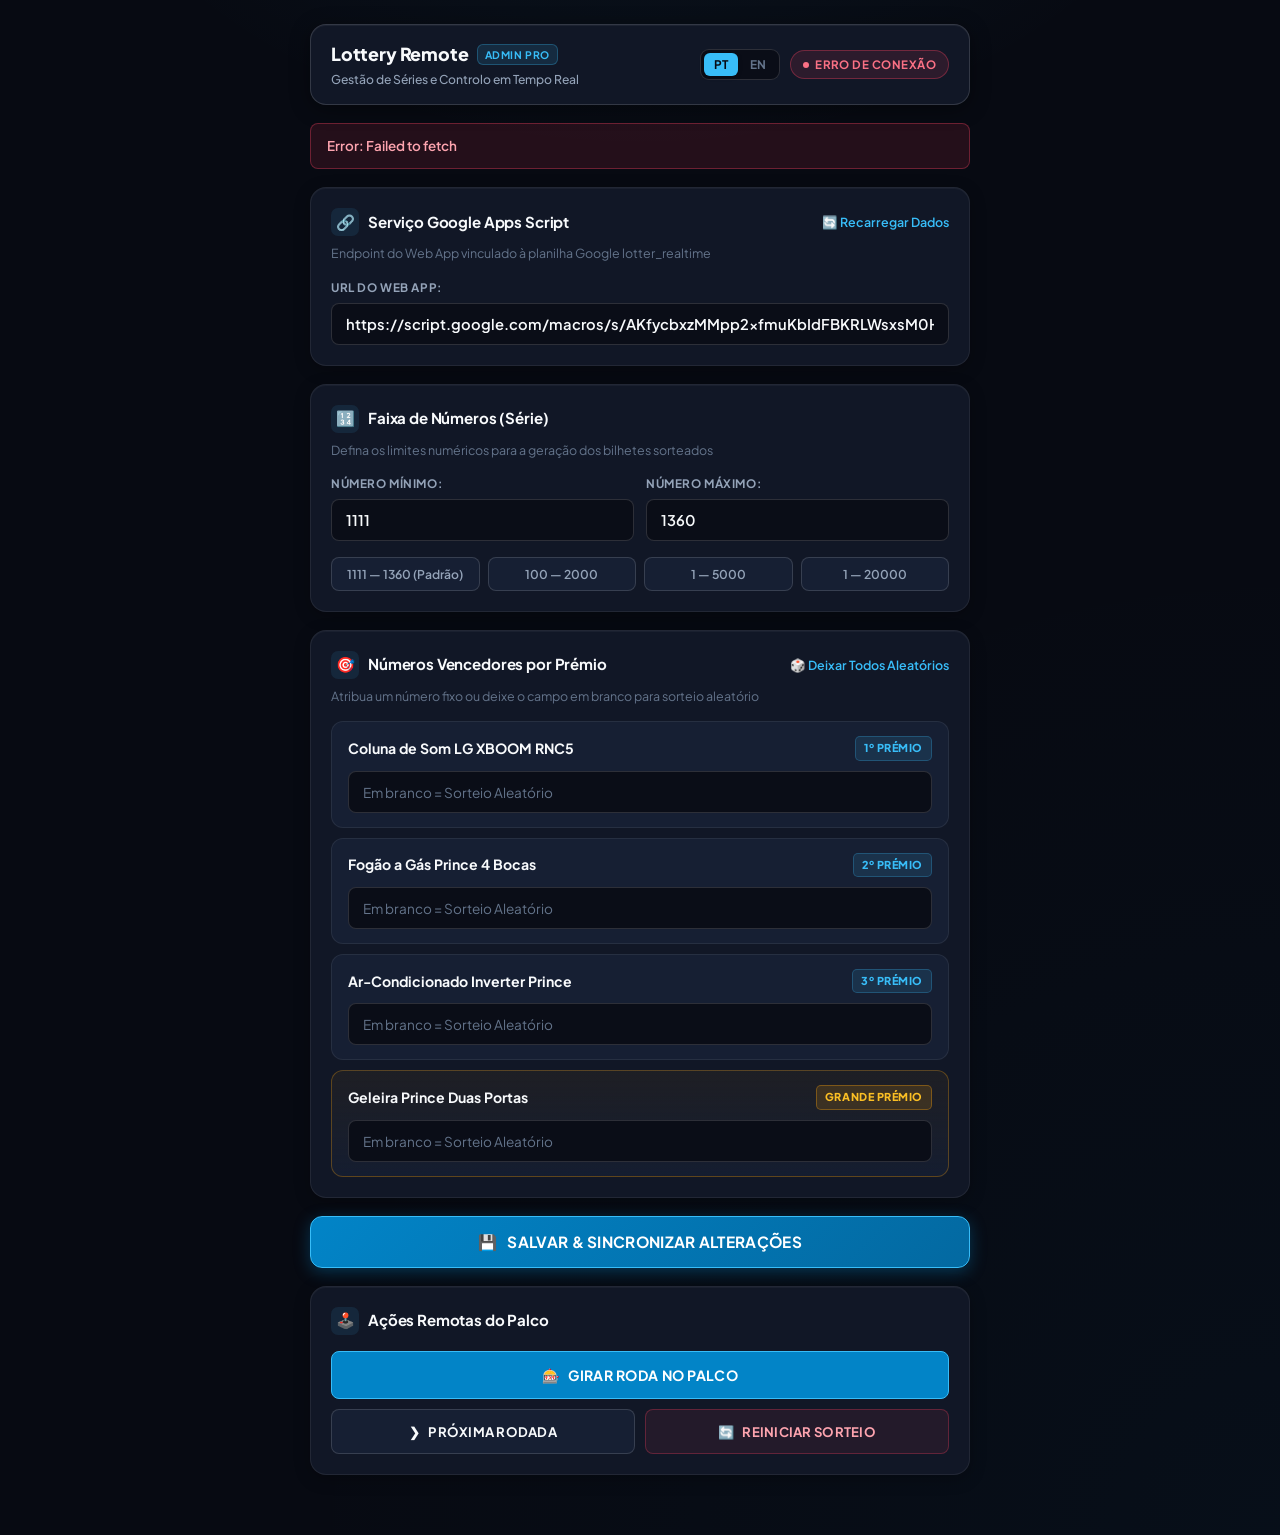
==== commit 96b1db27: "Add language switcher and redesign admin.html with modern SaaS executive light blue and black stylin" ====
--- a/admin.html
+++ b/admin.html
@@ -3,27 +3,29 @@
 <head>
   <meta charset="UTF-8">
   <meta name="viewport" content="width=device-width, initial-scale=1.0, maximum-scale=1.0, user-scalable=no">
-  <title>Admin Dashboard - Mega Lottery Controller</title>
+  <title>Mega Lottery — Executive Admin Controller</title>
   <link rel="preconnect" href="https://fonts.googleapis.com">
   <link rel="preconnect" href="https://fonts.gstatic.com" crossorigin>
-  <link href="https://fonts.googleapis.com/css2?family=Inter:wght@400;500;600;700;800;900&display=swap" rel="stylesheet">
+  <link href="https://fonts.googleapis.com/css2?family=Plus+Jakarta+Sans:wght@400;500;600;700;800&display=swap" rel="stylesheet">
   <style>
     :root {
-      --bg-base: #090d16;
-      --bg-surface: #111827;
-      --bg-card: #151f32;
-      --bg-card-hover: #1a273f;
-      --bg-input: #0b1120;
+      --bg-body: #070a12;
+      --bg-canvas: #0b0f19;
+      --bg-card: #111726;
+      --bg-card-subtle: #161f33;
+      --bg-input: #0a0d17;
       
-      --border-subtle: #1e293b;
-      --border-medium: #334155;
-      --border-focus: #38bdf8;
+      --border-subtle: rgba(255, 255, 255, 0.07);
+      --border-medium: rgba(255, 255, 255, 0.14);
+      --border-accent: #38bdf8;
       
-      --accent-blue: #38bdf8;
-      --accent-blue-dark: #0284c7;
-      --accent-blue-soft: rgba(56, 189, 248, 0.12);
+      --cyan-primary: #38bdf8;
+      --cyan-glow: rgba(56, 189, 248, 0.25);
+      --blue-accent: #0284c7;
+      --blue-gradient: linear-gradient(135deg, #0284c7 0%, #0369a1 100%);
+      --gold-accent: #fbbf24;
       
-      --text-primary: #f8fafc;
+      --text-white: #f8fafc;
       --text-secondary: #94a3b8;
       --text-muted: #64748b;
       
@@ -31,10 +33,14 @@
       --status-green-bg: rgba(16, 185, 129, 0.12);
       --status-amber: #f59e0b;
       --status-amber-bg: rgba(245, 158, 11, 0.12);
-      --status-red: #ef4444;
-      --status-red-bg: rgba(239, 68, 68, 0.12);
+      --status-red: #f43f5e;
+      --status-red-bg: rgba(244, 63, 94, 0.12);
       
-      --font-sans: 'Inter', -apple-system, BlinkMacSystemFont, 'Segoe UI', Roboto, sans-serif;
+      --font: 'Plus Jakarta Sans', -apple-system, BlinkMacSystemFont, 'Segoe UI', Roboto, sans-serif;
+      --radius-sm: 8px;
+      --radius-md: 12px;
+      --radius-lg: 16px;
+      --radius-full: 9999px;
     }
 
     * {
@@ -45,336 +51,389 @@
     }
 
     body {
-      background-color: var(--bg-base);
-      font-family: var(--font-sans);
-      color: var(--text-primary);
+      background-color: var(--bg-body);
+      background-image: 
+        radial-gradient(ellipse 80% 50% at 50% -20%, rgba(56, 189, 248, 0.08) 0%, transparent 60%),
+        radial-gradient(circle at 100% 100%, rgba(2, 132, 199, 0.04) 0%, transparent 50%);
+      font-family: var(--font);
+      color: var(--text-white);
       min-height: 100vh;
-      padding: 20px 14px 48px;
+      padding: 24px 16px 60px;
       display: flex;
       flex-direction: column;
       align-items: center;
       line-height: 1.5;
     }
 
-    .admin-container {
+    .dashboard-wrapper {
       width: 100%;
-      max-width: 620px;
+      max-width: 660px;
       display: flex;
       flex-direction: column;
-      gap: 16px;
-    }
-
-    /* Top Executive Header */
-    .header-bar {
+      gap: 18px;
+    }
+
+    /* Top Navigation Bar */
+    .top-nav {
       display: flex;
       justify-content: space-between;
       align-items: center;
       padding: 16px 20px;
       background: var(--bg-card);
       border: 1px solid var(--border-medium);
-      border-radius: 12px;
-      box-shadow: 0 4px 20px rgba(0, 0, 0, 0.4);
-    }
-
-    .header-title-wrap {
+      border-radius: var(--radius-lg);
+      box-shadow: 0 4px 20px rgba(0, 0, 0, 0.4), inset 0 1px 0 rgba(255, 255, 255, 0.05);
+    }
+
+    .brand-block {
       display: flex;
       flex-direction: column;
       gap: 2px;
     }
 
-    .header-title {
-      font-size: 1.15rem;
+    .brand-title {
+      font-size: 1.12rem;
       font-weight: 800;
-      color: var(--text-primary);
-      letter-spacing: 0.5px;
+      letter-spacing: -0.01em;
+      color: var(--text-white);
+      display: flex;
+      align-items: center;
+      gap: 8px;
+    }
+
+    .brand-badge {
+      font-size: 0.65rem;
+      font-weight: 700;
+      letter-spacing: 0.06em;
+      padding: 2px 7px;
+      border-radius: 6px;
+      background: rgba(56, 189, 248, 0.12);
+      color: var(--cyan-primary);
+      border: 1px solid rgba(56, 189, 248, 0.28);
       text-transform: uppercase;
-      display: flex;
-      align-items: center;
-      gap: 8px;
-    }
-
-    .header-title-badge {
-      color: var(--accent-blue);
-      font-size: 0.72rem;
-      font-weight: 700;
-      padding: 2px 7px;
-      background: var(--accent-blue-soft);
-      border: 1px solid rgba(56, 189, 248, 0.3);
-      border-radius: 6px;
-    }
-
-    .header-subtitle {
+    }
+
+    .brand-sub {
       font-size: 0.76rem;
       color: var(--text-secondary);
       font-weight: 500;
     }
 
-    /* Status Pill */
-    .sync-status-pill {
+    .nav-actions {
+      display: flex;
+      align-items: center;
+      gap: 10px;
+    }
+
+    /* Language Segmented Toggle */
+    .lang-switcher {
+      display: flex;
+      background: var(--bg-input);
+      padding: 3px;
+      border-radius: 9px;
+      border: 1px solid var(--border-medium);
+      gap: 2px;
+    }
+
+    .lang-btn {
+      padding: 4px 10px;
+      border-radius: 6px;
+      font-size: 0.74rem;
+      font-weight: 700;
+      color: var(--text-muted);
+      background: transparent;
+      border: none;
+      cursor: pointer;
+      transition: all 0.2s ease;
+      font-family: var(--font);
+    }
+
+    .lang-btn.active {
+      background: var(--cyan-primary);
+      color: #070a12;
+      box-shadow: 0 1px 4px rgba(0, 0, 0, 0.3);
+    }
+
+    /* Live Sync Pill */
+    .sync-pill {
       display: inline-flex;
       align-items: center;
       gap: 6px;
-      padding: 6px 12px;
-      border-radius: 8px;
-      font-size: 0.75rem;
+      padding: 5px 12px;
+      border-radius: var(--radius-full);
+      font-size: 0.72rem;
       font-weight: 700;
-      letter-spacing: 0.5px;
+      letter-spacing: 0.04em;
       text-transform: uppercase;
-      background: var(--bg-surface);
+      background: var(--bg-input);
       border: 1px solid var(--border-medium);
       color: var(--text-secondary);
       transition: all 0.25s ease;
     }
 
-    .sync-status-pill.synced {
+    .sync-pill.synced {
       background: var(--status-green-bg);
-      border-color: rgba(16, 185, 129, 0.4);
+      border-color: rgba(16, 185, 129, 0.35);
       color: #34d399;
     }
 
-    .sync-status-pill.updating {
+    .sync-pill.updating {
       background: var(--status-amber-bg);
-      border-color: rgba(245, 158, 11, 0.4);
+      border-color: rgba(245, 158, 11, 0.35);
       color: #fbbf24;
     }
 
-    .sync-status-pill.error {
+    .sync-pill.error {
       background: var(--status-red-bg);
-      border-color: rgba(239, 68, 68, 0.4);
-      color: #f87171;
-    }
-
-    .pulse-dot {
-      width: 7px;
-      height: 7px;
+      border-color: rgba(244, 63, 94, 0.35);
+      color: #fb7185;
+    }
+
+    .beacon-dot {
+      width: 6px;
+      height: 6px;
       border-radius: 50%;
       background: currentColor;
     }
 
-    /* Dashboard Cards */
-    .card {
+    /* Content Cards */
+    .section-card {
       background: var(--bg-card);
       border: 1px solid var(--border-subtle);
-      border-radius: 12px;
-      padding: 18px 18px;
+      border-radius: var(--radius-lg);
+      padding: 20px 20px;
       display: flex;
       flex-direction: column;
-      gap: 14px;
-      box-shadow: 0 4px 12px rgba(0, 0, 0, 0.25);
-    }
-
-    .card-header {
+      gap: 16px;
+      box-shadow: 0 4px 16px rgba(0, 0, 0, 0.25), inset 0 1px 0 rgba(255, 255, 255, 0.04);
+    }
+
+    .card-title-row {
       display: flex;
       justify-content: space-between;
       align-items: center;
-      border-bottom: 1px solid var(--border-subtle);
-      padding-bottom: 10px;
     }
 
     .card-title {
+      font-size: 0.94rem;
+      font-weight: 700;
+      color: var(--text-white);
+      display: flex;
+      align-items: center;
+      gap: 9px;
+      letter-spacing: -0.01em;
+    }
+
+    .card-icon {
+      display: flex;
+      align-items: center;
+      justify-content: center;
+      width: 28px;
+      height: 28px;
+      border-radius: 7px;
+      background: rgba(56, 189, 248, 0.1);
+      color: var(--cyan-primary);
       font-size: 0.95rem;
-      font-weight: 700;
-      color: var(--text-primary);
-      display: flex;
-      align-items: center;
-      gap: 8px;
-    }
-
-    .card-title-icon {
-      color: var(--accent-blue);
-      font-size: 1rem;
-    }
-
-    /* Form Inputs */
-    .form-group {
+    }
+
+    .card-desc {
+      font-size: 0.78rem;
+      color: var(--text-muted);
+      margin-top: -8px;
+    }
+
+    /* Input & Labels */
+    .input-group {
       display: flex;
       flex-direction: column;
       gap: 6px;
     }
 
-    label {
-      font-size: 0.8rem;
-      font-weight: 600;
+    .input-label {
+      font-size: 0.73rem;
+      font-weight: 700;
+      letter-spacing: 0.05em;
+      text-transform: uppercase;
       color: var(--text-secondary);
-      text-transform: uppercase;
-      letter-spacing: 0.4px;
-    }
-
-    input[type="text"],
-    input[type="number"],
-    input[type="url"] {
+    }
+
+    .input-control {
       width: 100%;
-      padding: 10px 12px;
+      padding: 11px 14px;
       background: var(--bg-input);
       border: 1px solid var(--border-medium);
-      border-radius: 8px;
-      color: var(--text-primary);
-      font-family: var(--font-sans);
+      border-radius: var(--radius-sm);
+      color: var(--text-white);
+      font-family: var(--font);
       font-size: 0.92rem;
       font-weight: 600;
       outline: none;
       transition: all 0.2s ease;
     }
 
-    input:focus {
-      border-color: var(--border-focus);
-      background: #0d1527;
+    .input-control:focus {
+      border-color: var(--border-accent);
+      background: #0d1424;
       box-shadow: 0 0 0 3px rgba(56, 189, 248, 0.15);
     }
 
-    input::placeholder {
+    .input-control::placeholder {
       color: var(--text-muted);
       font-weight: 400;
       font-size: 0.85rem;
     }
 
-    /* Quick Preset Chips */
-    .preset-chips {
-      display: flex;
-      flex-wrap: wrap;
+    /* Preset Quick Range Chips */
+    .chips-grid {
+      display: grid;
+      grid-template-columns: repeat(auto-fit, minmax(130px, 1fr));
       gap: 8px;
-      margin-top: 4px;
-    }
-
-    .chip-btn {
-      background: var(--bg-surface);
+    }
+
+    .chip-item {
+      background: var(--bg-card-subtle);
       border: 1px solid var(--border-medium);
       color: var(--text-secondary);
-      border-radius: 6px;
-      padding: 6px 12px;
+      border-radius: var(--radius-sm);
+      padding: 8px 10px;
+      font-size: 0.76rem;
+      font-weight: 600;
+      cursor: pointer;
+      text-align: center;
+      transition: all 0.15s ease;
+      font-family: var(--font);
+    }
+
+    .chip-item:hover {
+      background: rgba(56, 189, 248, 0.1);
+      border-color: var(--cyan-primary);
+      color: var(--cyan-primary);
+    }
+
+    /* Prize Cards */
+    .prizes-stack {
+      display: flex;
+      flex-direction: column;
+      gap: 10px;
+    }
+
+    .prize-row {
+      background: var(--bg-card-subtle);
+      border: 1px solid var(--border-subtle);
+      border-radius: var(--radius-md);
+      padding: 14px 16px;
+      display: flex;
+      flex-direction: column;
+      gap: 10px;
+      transition: border-color 0.2s ease;
+    }
+
+    .prize-row:focus-within {
+      border-color: rgba(56, 189, 248, 0.4);
+    }
+
+    .prize-row.grand-prize {
+      background: linear-gradient(180deg, rgba(245, 158, 11, 0.06) 0%, rgba(22, 31, 51, 0.8) 100%);
+      border-color: rgba(245, 158, 11, 0.3);
+    }
+
+    .prize-header-meta {
+      display: flex;
+      justify-content: space-between;
+      align-items: center;
+    }
+
+    .prize-name-label {
+      font-size: 0.88rem;
+      font-weight: 700;
+      color: var(--text-white);
+    }
+
+    .prize-tag {
+      font-size: 0.68rem;
+      font-weight: 800;
+      letter-spacing: 0.05em;
+      padding: 3px 8px;
+      border-radius: 5px;
+      background: rgba(56, 189, 248, 0.12);
+      color: var(--cyan-primary);
+      border: 1px solid rgba(56, 189, 248, 0.25);
+      text-transform: uppercase;
+    }
+
+    .prize-row.grand-prize .prize-tag {
+      background: rgba(245, 158, 11, 0.15);
+      color: var(--gold-accent);
+      border-color: rgba(245, 158, 11, 0.35);
+    }
+
+    .text-link-btn {
+      background: none;
+      border: none;
+      color: var(--cyan-primary);
       font-size: 0.78rem;
       font-weight: 600;
       cursor: pointer;
-      transition: all 0.15s ease;
-    }
-
-    .chip-btn:hover {
-      background: var(--bg-card-hover);
-      border-color: var(--accent-blue);
-      color: var(--accent-blue);
-    }
-
-    .chip-btn:active {
-      transform: translateY(1px);
-    }
-
-    /* Prize Config Rows */
-    .prize-list {
-      display: flex;
-      flex-direction: column;
-      gap: 10px;
-    }
-
-    .prize-item {
-      background: var(--bg-surface);
-      border: 1px solid var(--border-subtle);
-      border-radius: 8px;
-      padding: 12px 14px;
-      display: flex;
-      flex-direction: column;
-      gap: 8px;
-      transition: border-color 0.2s ease;
-    }
-
-    .prize-item:focus-within {
-      border-color: rgba(56, 189, 248, 0.5);
-    }
-
-    .prize-item-header {
-      display: flex;
-      justify-content: space-between;
-      align-items: center;
-    }
-
-    .prize-item-name {
-      font-size: 0.88rem;
+      font-family: var(--font);
+      transition: color 0.15s ease;
+    }
+
+    .text-link-btn:hover {
+      color: #7dd3fc;
+      text-decoration: underline;
+    }
+
+    /* Primary Save Action Button */
+    .btn-submit-main {
+      width: 100%;
+      padding: 15px 22px;
+      background: var(--blue-gradient);
+      border: 1px solid var(--cyan-primary);
+      border-radius: var(--radius-md);
+      color: #ffffff;
+      font-family: var(--font);
+      font-size: 0.96rem;
       font-weight: 700;
-      color: var(--text-primary);
-    }
-
-    .prize-badge {
-      font-size: 0.7rem;
-      font-weight: 700;
-      letter-spacing: 0.5px;
-      padding: 3px 8px;
-      border-radius: 4px;
-      background: rgba(56, 189, 248, 0.1);
-      color: var(--accent-blue);
-      border: 1px solid rgba(56, 189, 248, 0.25);
-    }
-
-    .prize-item.grand .prize-badge {
-      background: rgba(245, 158, 11, 0.12);
-      color: #fbbf24;
-      border-color: rgba(245, 158, 11, 0.3);
-    }
-
-    .btn-clear-link {
-      background: none;
-      border: none;
-      color: var(--accent-blue);
-      font-size: 0.76rem;
-      font-weight: 600;
-      cursor: pointer;
-      text-decoration: underline;
-      padding: 0;
-    }
-
-    .btn-clear-link:hover {
-      color: #7dd3fc;
-    }
-
-    /* Main Save & Sync Button */
-    .btn-main-save {
-      width: 100%;
-      padding: 14px 20px;
-      background: linear-gradient(135deg, #0284c7 0%, #0369a1 100%);
-      border: 1px solid #38bdf8;
-      border-radius: 8px;
-      color: #ffffff;
-      font-family: var(--font-sans);
-      font-size: 0.95rem;
-      font-weight: 700;
-      letter-spacing: 0.5px;
+      letter-spacing: 0.02em;
       text-transform: uppercase;
       cursor: pointer;
-      box-shadow: 0 4px 14px rgba(2, 132, 199, 0.3);
+      box-shadow: 0 4px 16px rgba(2, 132, 199, 0.35);
       transition: all 0.2s ease;
       display: flex;
       align-items: center;
       justify-content: center;
-      gap: 8px;
-    }
-
-    .btn-main-save:hover:not(:disabled) {
+      gap: 10px;
+    }
+
+    .btn-submit-main:hover:not(:disabled) {
       background: linear-gradient(135deg, #0ea5e9 0%, #0284c7 100%);
-      box-shadow: 0 6px 18px rgba(2, 132, 199, 0.45);
+      box-shadow: 0 6px 22px rgba(2, 132, 199, 0.5);
       transform: translateY(-1px);
     }
 
-    .btn-main-save:active:not(:disabled) {
+    .btn-submit-main:active:not(:disabled) {
       transform: translateY(0);
-      box-shadow: 0 2px 8px rgba(2, 132, 199, 0.3);
-    }
-
-    .btn-main-save:disabled {
+    }
+
+    .btn-submit-main:disabled {
       opacity: 0.6;
       cursor: not-allowed;
     }
 
     /* Remote Stage Controls Grid */
-    .remote-grid {
+    .remote-actions-grid {
       display: grid;
       grid-template-columns: 1fr 1fr;
       gap: 10px;
     }
 
-    .btn-remote {
-      padding: 12px 14px;
-      border-radius: 8px;
-      font-family: var(--font-sans);
-      font-size: 0.84rem;
+    .btn-control-tile {
+      padding: 13px 14px;
+      border-radius: var(--radius-sm);
+      font-family: var(--font);
+      font-size: 0.82rem;
       font-weight: 700;
+      letter-spacing: 0.02em;
       cursor: pointer;
       display: flex;
       align-items: center;
@@ -382,218 +441,230 @@
       gap: 8px;
       text-transform: uppercase;
       transition: all 0.15s ease;
-    }
-
-    .btn-remote.spin {
+      border: 1px solid var(--border-medium);
+      background: var(--bg-card-subtle);
+      color: var(--text-white);
+    }
+
+    .btn-control-tile.spin-action {
       grid-column: span 2;
       background: #0284c7;
-      border: 1px solid #38bdf8;
+      border-color: var(--cyan-primary);
       color: #ffffff;
-      padding: 13px;
-    }
-
-    .btn-remote.spin:hover {
+      padding: 14px;
+      font-size: 0.88rem;
+    }
+
+    .btn-control-tile.spin-action:hover {
       background: #0369a1;
     }
 
-    .btn-remote.next {
-      background: var(--bg-surface);
-      border: 1px solid var(--border-medium);
-      color: var(--text-primary);
-    }
-
-    .btn-remote.next:hover {
-      background: var(--bg-card-hover);
-      border-color: var(--accent-blue);
-    }
-
-    .btn-remote.reset {
-      background: rgba(239, 68, 68, 0.1);
-      border: 1px solid rgba(239, 68, 68, 0.3);
-      color: #fca5a5;
-    }
-
-    .btn-remote.reset:hover {
-      background: rgba(239, 68, 68, 0.2);
-      border-color: #ef4444;
+    .btn-control-tile.next-action:hover {
+      background: var(--bg-card);
+      border-color: var(--cyan-primary);
+      color: var(--cyan-primary);
+    }
+
+    .btn-control-tile.reset-action {
+      background: rgba(244, 63, 94, 0.08);
+      border-color: rgba(244, 63, 94, 0.3);
+      color: #fda4af;
+    }
+
+    .btn-control-tile.reset-action:hover {
+      background: rgba(244, 63, 94, 0.18);
+      border-color: var(--status-red);
       color: #ffffff;
     }
 
-    .btn-remote:active {
+    .btn-control-tile:active {
       transform: translateY(1px);
     }
 
-    /* Notification Banner */
-    .status-banner {
-      padding: 12px 14px;
-      border-radius: 8px;
-      font-size: 0.85rem;
+    /* Alert Banner */
+    .alert-banner {
+      padding: 12px 16px;
+      border-radius: var(--radius-sm);
+      font-size: 0.84rem;
       font-weight: 600;
       display: none;
       align-items: center;
-      gap: 8px;
-      animation: slideDown 0.2s ease forwards;
-    }
-
-    @keyframes slideDown {
+      gap: 10px;
+      animation: fadeIn 0.2s ease forwards;
+    }
+
+    @keyframes fadeIn {
       from { opacity: 0; transform: translateY(-4px); }
       to { opacity: 1; transform: translateY(0); }
     }
 
-    .status-banner.success {
+    .alert-banner.success {
       display: flex;
       background: var(--status-green-bg);
-      border: 1px solid rgba(16, 185, 129, 0.4);
+      border: 1px solid rgba(16, 185, 129, 0.35);
       color: #6ee7b7;
     }
 
-    .status-banner.error {
+    .alert-banner.error {
       display: flex;
       background: var(--status-red-bg);
-      border: 1px solid rgba(239, 68, 68, 0.4);
-      color: #fca5a5;
+      border: 1px solid rgba(244, 63, 94, 0.35);
+      color: #fda4af;
     }
   </style>
 </head>
 <body>
 
-  <div class="admin-container">
+  <div class="dashboard-wrapper">
     
-    <!-- Top Executive Header Bar -->
-    <header class="header-bar">
-      <div class="header-title-wrap">
-        <h1 class="header-title">
+    <!-- Top Navigation Header -->
+    <header class="top-nav">
+      <div class="brand-block">
+        <h1 class="brand-title">
           Lottery Remote
-          <span class="header-title-badge">PRO ADMIN</span>
+          <span class="brand-badge">ADMIN PRO</span>
         </h1>
-        <span class="header-subtitle">Gestão de Séries e Controlo em Tempo Real</span>
-      </div>
+        <span class="brand-sub" id="txt-brand-sub">Gestão de Séries e Controlo em Tempo Real</span>
+      </div>
+
+      <div class="nav-actions">
+        <!-- Language Switcher -->
+        <div class="lang-switcher">
+          <button class="lang-btn active" id="btn-lang-pt" onclick="switchLanguage('pt')">PT</button>
+          <button class="lang-btn" id="btn-lang-en" onclick="switchLanguage('en')">EN</button>
+        </div>
+
+        <!-- Live Sync Status -->
+        <div id="sync-pill" class="sync-pill synced">
+          <span class="beacon-dot"></span>
+          <span id="sync-text">Conectado</span>
+        </div>
+      </div>
+    </header>
+
+    <!-- Feedback Banner -->
+    <div id="status-banner" class="alert-banner"></div>
+
+    <!-- 1. Google Apps Script Web App Connection -->
+    <section class="section-card">
+      <div class="card-title-row">
+        <h2 class="card-title">
+          <span class="card-icon">🔗</span>
+          <span id="txt-title-service">Serviço Google Apps Script</span>
+        </h2>
+        <button id="btn-test-conn" class="text-link-btn">🔄 <span id="txt-btn-reload">Recarregar Dados</span></button>
+      </div>
+      <p class="card-desc" id="txt-desc-service">Endpoint do Web App vinculado à planilha Google lotter_realtime</p>
       
-      <div id="sync-pill" class="sync-status-pill synced">
-        <span class="pulse-dot"></span>
-        <span id="sync-text">Conectado</span>
-      </div>
-    </header>
-
-    <!-- Notification Banner -->
-    <div id="status-banner" class="status-banner"></div>
-
-    <!-- 1. Google Apps Script Web App Connection -->
-    <section class="card">
-      <div class="card-header">
+      <div class="input-group">
+        <label class="input-label" for="api-url" id="txt-lbl-endpoint">URL do Web App:</label>
+        <input type="url" id="api-url" class="input-control" placeholder="https://script.google.com/macros/s/.../exec" />
+      </div>
+    </section>
+
+    <!-- 2. Token Range Configuration -->
+    <section class="section-card">
+      <div class="card-title-row">
         <h2 class="card-title">
-          <span class="card-title-icon">🔗</span>
-          Serviço Google Apps Script
+          <span class="card-icon">🔢</span>
+          <span id="txt-title-range">Faixa de Números (Série)</span>
         </h2>
       </div>
-      <div class="form-group">
-        <label for="api-url">URL do Web App:</label>
-        <input type="url" id="api-url" placeholder="https://script.google.com/macros/s/.../exec" />
-      </div>
-      <button id="btn-test-conn" class="chip-btn" style="padding: 9px; align-self: flex-start;">🔄 Testar &amp; Recarregar Dados</button>
-    </section>
-
-    <!-- 2. Token Range Configuration -->
-    <section class="card">
-      <div class="card-header">
-        <h2 class="card-title">
-          <span class="card-title-icon">🔢</span>
-          Faixa de Números (Série)
-        </h2>
-      </div>
+      <p class="card-desc" id="txt-desc-range">Defina os limites numéricos para a geração dos bilhetes sorteados</p>
       
       <div style="display: grid; grid-template-columns: 1fr 1fr; gap: 12px;">
-        <div class="form-group">
-          <label for="min-token">Número Mínimo:</label>
-          <input type="number" id="min-token" value="1111" />
+        <div class="input-group">
+          <label class="input-label" for="min-token" id="txt-lbl-min">Número Mínimo:</label>
+          <input type="number" id="min-token" class="input-control" value="1111" />
         </div>
-        <div class="form-group">
-          <label for="max-token">Número Máximo:</label>
-          <input type="number" id="max-token" value="1360" />
+        <div class="input-group">
+          <label class="input-label" for="max-token" id="txt-lbl-max">Número Máximo:</label>
+          <input type="number" id="max-token" class="input-control" value="1360" />
         </div>
       </div>
       
-      <div class="preset-chips">
-        <button class="chip-btn" onclick="setRange(1111, 1360)">1111 — 1360 (Padrão)</button>
-        <button class="chip-btn" onclick="setRange(100, 2000)">100 — 2000</button>
-        <button class="chip-btn" onclick="setRange(1, 5000)">1 — 5000</button>
-        <button class="chip-btn" onclick="setRange(1, 20000)">1 — 20000</button>
+      <div class="chips-grid">
+        <button class="chip-item" onclick="setRange(1111, 1360)">1111 — 1360 <span id="txt-chip-def">(Padrão)</span></button>
+        <button class="chip-item" onclick="setRange(100, 2000)">100 — 2000</button>
+        <button class="chip-item" onclick="setRange(1, 5000)">1 — 5000</button>
+        <button class="chip-item" onclick="setRange(1, 20000)">1 — 20000</button>
       </div>
     </section>
 
     <!-- 3. Preset Winning Tokens (Specific Winner / Random) -->
-    <section class="card">
-      <div class="card-header">
+    <section class="section-card">
+      <div class="card-title-row">
         <h2 class="card-title">
-          <span class="card-title-icon">🎯</span>
-          Números Vencedores por Prémio
+          <span class="card-icon">🎯</span>
+          <span id="txt-title-winners">Números Vencedores por Prémio</span>
         </h2>
-        <button class="btn-clear-link" id="btn-clear-winners">Deixar Todos Aleatórios</button>
-      </div>
-
-      <div class="prize-list">
+        <button class="text-link-btn" id="btn-clear-winners">🎲 <span id="txt-btn-clear-all">Deixar Todos Aleatórios</span></button>
+      </div>
+      <p class="card-desc" id="txt-desc-winners">Atribua um número fixo ou deixe o campo em branco para sorteio aleatório</p>
+
+      <div class="prizes-stack">
         <!-- Prize 1 -->
-        <div class="prize-item">
-          <div class="prize-item-header">
-            <span class="prize-item-name">Coluna de Som LG XBOOM</span>
-            <span class="prize-badge">1º PRÉMIO</span>
+        <div class="prize-row">
+          <div class="prize-header-meta">
+            <span class="prize-name-label" id="txt-prize-1-name">Coluna de Som LG XBOOM RNC5</span>
+            <span class="prize-tag" id="txt-prize-1-badge">1º Prémio</span>
           </div>
-          <input type="text" id="prize-1-token" placeholder="Em branco = Sorteio Aleatório" />
+          <input type="text" id="prize-1-token" class="input-control" placeholder="Em branco = Sorteio Aleatório" />
         </div>
 
         <!-- Prize 2 -->
-        <div class="prize-item">
-          <div class="prize-item-header">
-            <span class="prize-item-name">Fogão a Gás Prince 4 Bocas</span>
-            <span class="prize-badge">2º PRÉMIO</span>
+        <div class="prize-row">
+          <div class="prize-header-meta">
+            <span class="prize-name-label" id="txt-prize-2-name">Fogão a Gás Prince 4 Bocas</span>
+            <span class="prize-tag" id="txt-prize-2-badge">2º Prémio</span>
           </div>
-          <input type="text" id="prize-2-token" placeholder="Em branco = Sorteio Aleatório" />
+          <input type="text" id="prize-2-token" class="input-control" placeholder="Em branco = Sorteio Aleatório" />
         </div>
 
         <!-- Prize 3 -->
-        <div class="prize-item">
-          <div class="prize-item-header">
-            <span class="prize-item-name">Ar-Condicionado Prince</span>
-            <span class="prize-badge">3º PRÉMIO</span>
+        <div class="prize-row">
+          <div class="prize-header-meta">
+            <span class="prize-name-label" id="txt-prize-3-name">Ar-Condicionado Inverter Prince</span>
+            <span class="prize-tag" id="txt-prize-3-badge">3º Prémio</span>
           </div>
-          <input type="text" id="prize-3-token" placeholder="Em branco = Sorteio Aleatório" />
+          <input type="text" id="prize-3-token" class="input-control" placeholder="Em branco = Sorteio Aleatório" />
         </div>
 
         <!-- Prize 4 (Grand Prize) -->
-        <div class="prize-item grand">
-          <div class="prize-item-header">
-            <span class="prize-item-name">Geleira Prince Duas Portas</span>
-            <span class="prize-badge">GRANDE PRÉMIO</span>
+        <div class="prize-row grand-prize">
+          <div class="prize-header-meta">
+            <span class="prize-name-label" id="txt-prize-4-name">Geleira Prince Duas Portas</span>
+            <span class="prize-tag" id="txt-prize-4-badge">Grande Prémio</span>
           </div>
-          <input type="text" id="prize-4-token" placeholder="Em branco = Sorteio Aleatório" />
+          <input type="text" id="prize-4-token" class="input-control" placeholder="Em branco = Sorteio Aleatório" />
         </div>
       </div>
     </section>
 
-    <!-- Save & Synchronize Button -->
-    <button id="btn-save-sync" class="btn-main-save">
-      <span id="save-icon">💾</span>
+    <!-- Main Save & Sync Button -->
+    <button id="btn-save-sync" class="btn-submit-main">
+      <span>💾</span>
       <span id="save-text">Salvar &amp; Sincronizar Alterações</span>
     </button>
 
     <!-- 4. Remote Live Controls -->
-    <section class="card">
-      <div class="card-header">
+    <section class="section-card">
+      <div class="card-title-row">
         <h2 class="card-title">
-          <span class="card-title-icon">🕹️</span>
-          Ações Remotas do Palco
+          <span class="card-icon">🕹️</span>
+          <span id="txt-title-remote">Ações Remotas do Palco</span>
         </h2>
       </div>
       
-      <div class="remote-grid">
-        <button class="btn-remote spin" id="btn-remote-spin">
-          🎰 Girar Roda no Palco
+      <div class="remote-actions-grid">
+        <button class="btn-control-tile spin-action" id="btn-remote-spin">
+          🎰 <span id="txt-btn-spin">Girar Roda no Palco</span>
         </button>
-        <button class="btn-remote next" id="btn-remote-next">
-          ❯ Próxima Rodada
+        <button class="btn-control-tile next-action" id="btn-remote-next">
+          ❯ <span id="txt-btn-next">Próxima Rodada</span>
         </button>
-        <button class="btn-remote reset" id="btn-remote-reset">
-          🔄 Reiniciar Sorteio
+        <button class="btn-control-tile reset-action" id="btn-remote-reset">
+          🔄 <span id="txt-btn-reset">Reiniciar Sorteio</span>
         </button>
       </div>
     </section>
@@ -602,10 +673,97 @@
 
   <script>
     const STORAGE_KEY = 'lottery_admin_api_url';
+    const LANG_STORAGE_KEY = 'lottery_admin_lang';
     const FALLBACK_URL = 'https://script.google.com/macros/s/AKfycbxzMMpp2xfmuKbIdFBKRLWsxsM0H_Nt5_5u1ZoS6dt5bxJm8StdqfeghjijLGq5KDxz/exec';
     const DEFAULT_API_URL = localStorage.getItem(STORAGE_KEY) || FALLBACK_URL;
+    let currentLang = localStorage.getItem(LANG_STORAGE_KEY) || 'pt';
+
+    const I18N = {
+      pt: {
+        brandSub: 'Gestão de Séries e Controlo em Tempo Real',
+        synced: 'Conectado',
+        updating: 'A Atualizar...',
+        loading: 'A Carregar...',
+        error: 'Erro de Conexão',
+        noUrl: 'Sem URL',
+        serviceTitle: 'Serviço Google Apps Script',
+        serviceDesc: 'Endpoint do Web App vinculado à planilha Google lotter_realtime',
+        btnReload: 'Recarregar Dados',
+        lblEndpoint: 'URL do Web App:',
+        rangeTitle: 'Faixa de Números (Série)',
+        rangeDesc: 'Defina os limites numéricos para a geração dos bilhetes sorteados',
+        lblMin: 'Número Mínimo:',
+        lblMax: 'Número Máximo:',
+        chipDef: '(Padrão)',
+        winnersTitle: 'Números Vencedores por Prémio',
+        winnersDesc: 'Atribua um número fixo ou deixe o campo em branco para sorteio aleatório',
+        btnClearAll: 'Deixar Todos Aleatórios',
+        prize1: 'Coluna de Som LG XBOOM RNC5',
+        prize2: 'Fogão a Gás Prince 4 Bocas',
+        prize3: 'Ar-Condicionado Inverter Prince',
+        prize4: 'Geleira Prince Duas Portas',
+        badge1: '1º Prémio',
+        badge2: '2º Prémio',
+        badge3: '3º Prémio',
+        badge4: 'Grande Prémio',
+        placeholderRandom: 'Em branco = Sorteio Aleatório',
+        saveBtn: 'Salvar & Sincronizar Alterações',
+        saveBtnUpdating: 'A Atualizar Planilha...',
+        saveBtnSuccess: 'Sincronizado com Sucesso!',
+        remoteTitle: 'Ações Remotas do Palco',
+        btnSpin: 'Girar Roda no Palco',
+        btnNext: 'Próxima Rodada',
+        btnReset: 'Reiniciar Sorteio',
+        msgAllRandom: 'Todos os prémios foram definidos para Sorteio Aleatório.',
+        msgSaved: 'Configurações salvas e sincronizadas com sucesso!',
+        msgLoaded: 'Conectado com sucesso à planilha Google!',
+        msgSendingAction: (act) => `Enviando comando: ${act}...`
+      },
+      en: {
+        brandSub: 'Series Management & Live Stage Remote',
+        synced: 'Connected',
+        updating: 'Updating...',
+        loading: 'Loading...',
+        error: 'Connection Error',
+        noUrl: 'No URL',
+        serviceTitle: 'Google Apps Script Service',
+        serviceDesc: 'Web App endpoint linked to lotter_realtime Google Sheet',
+        btnReload: 'Reload Data',
+        lblEndpoint: 'Web App URL:',
+        rangeTitle: 'Number Range (Series)',
+        rangeDesc: 'Set numerical bounds for winning lottery tokens',
+        lblMin: 'Minimum Number:',
+        lblMax: 'Maximum Number:',
+        chipDef: '(Default)',
+        winnersTitle: 'Winning Tokens per Prize',
+        winnersDesc: 'Assign a fixed token number or leave blank for fair random draw',
+        btnClearAll: 'Set All to Random',
+        prize1: 'LG XBOOM RNC5 Sound Tower',
+        prize2: 'Prince 4-Burner Gas Cooker',
+        prize3: 'Prince Inverter Air Conditioner',
+        prize4: 'Prince Double-Door Refrigerator',
+        badge1: '1st Prize',
+        badge2: '2nd Prize',
+        badge3: '3rd Prize',
+        badge4: 'Grand Prize',
+        placeholderRandom: 'Blank = Fair Random Draw',
+        saveBtn: 'Save & Sync Changes',
+        saveBtnUpdating: 'Updating Spreadsheet...',
+        saveBtnSuccess: 'Synchronized Successfully!',
+        remoteTitle: 'Live Stage Remote Actions',
+        btnSpin: 'Spin Wheel on Stage',
+        btnNext: 'Next Round',
+        btnReset: 'Restart Lottery',
+        msgAllRandom: 'All prizes set to random draw mode.',
+        msgSaved: 'Configuration saved and synced successfully!',
+        msgLoaded: 'Successfully connected to Google Sheet!',
+        msgSendingAction: (act) => `Sending command: ${act}...`
+      }
+    };
 
     const dom = {
+      btnLangPt: document.getElementById('btn-lang-pt'),
+      btnLangEn: document.getElementById('btn-lang-en'),
       apiUrl: document.getElementById('api-url'),
       btnTestConn: document.getElementById('btn-test-conn'),
       syncPill: document.getElementById('sync-pill'),
@@ -629,13 +787,71 @@
       dom.apiUrl.value = DEFAULT_API_URL;
     }
 
-    function setSyncStatus(state, message) {
-      dom.syncPill.className = 'sync-status-pill ' + state;
-      dom.syncText.textContent = message;
+    function switchLanguage(lang) {
+      currentLang = lang;
+      localStorage.setItem(LANG_STORAGE_KEY, lang);
+      applyLanguage();
+    }
+
+    function applyLanguage() {
+      const t = I18N[currentLang];
+      dom.btnLangPt.classList.toggle('active', currentLang === 'pt');
+      dom.btnLangEn.classList.toggle('active', currentLang === 'en');
+
+      document.getElementById('txt-brand-sub').textContent = t.brandSub;
+      document.getElementById('txt-title-service').textContent = t.serviceTitle;
+      document.getElementById('txt-desc-service').textContent = t.serviceDesc;
+      document.getElementById('txt-btn-reload').textContent = t.btnReload;
+      document.getElementById('txt-lbl-endpoint').textContent = t.lblEndpoint;
+
+      document.getElementById('txt-title-range').textContent = t.rangeTitle;
+      document.getElementById('txt-desc-range').textContent = t.rangeDesc;
+      document.getElementById('txt-lbl-min').textContent = t.lblMin;
+      document.getElementById('txt-lbl-max').textContent = t.lblMax;
+      document.getElementById('txt-chip-def').textContent = t.chipDef;
+
+      document.getElementById('txt-title-winners').textContent = t.winnersTitle;
+      document.getElementById('txt-desc-winners').textContent = t.winnersDesc;
+      document.getElementById('txt-btn-clear-all').textContent = t.btnClearAll;
+
+      document.getElementById('txt-prize-1-name').textContent = t.prize1;
+      document.getElementById('txt-prize-2-name').textContent = t.prize2;
+      document.getElementById('txt-prize-3-name').textContent = t.prize3;
+      document.getElementById('txt-prize-4-name').textContent = t.prize4;
+
+      document.getElementById('txt-prize-1-badge').textContent = t.badge1;
+      document.getElementById('txt-prize-2-badge').textContent = t.badge2;
+      document.getElementById('txt-prize-3-badge').textContent = t.badge3;
+      document.getElementById('txt-prize-4-badge').textContent = t.badge4;
+
+      dom.prize1Token.placeholder = t.placeholderRandom;
+      dom.prize2Token.placeholder = t.placeholderRandom;
+      dom.prize3Token.placeholder = t.placeholderRandom;
+      dom.prize4Token.placeholder = t.placeholderRandom;
+
+      dom.saveText.textContent = t.saveBtn;
+      document.getElementById('txt-title-remote').textContent = t.remoteTitle;
+      document.getElementById('txt-btn-spin').textContent = t.btnSpin;
+      document.getElementById('txt-btn-next').textContent = t.btnNext;
+      document.getElementById('txt-btn-reset').textContent = t.btnReset;
+
+      dom.syncPill.className = 'sync-pill ' + currentSyncState;
+      dom.syncText.textContent = t[currentSyncMsgKey] || currentSyncMsgKey;
+    }
+
+    let currentSyncState = 'synced';
+    let currentSyncMsgKey = 'synced';
+
+    function setSyncStatus(state, messageKey) {
+      currentSyncState = state;
+      currentSyncMsgKey = messageKey;
+      dom.syncPill.className = 'sync-pill ' + state;
+      const t = I18N[currentLang];
+      dom.syncText.textContent = t[messageKey] || messageKey;
     }
 
     function showBanner(type, msg) {
-      dom.statusBanner.className = 'status-banner ' + type;
+      dom.statusBanner.className = 'alert-banner ' + type;
       dom.statusBanner.textContent = msg;
       setTimeout(() => {
         dom.statusBanner.style.display = 'none';
@@ -652,19 +868,19 @@
       dom.prize2Token.value = '';
       dom.prize3Token.value = '';
       dom.prize4Token.value = '';
-      showBanner('success', 'Todos os prémios foram definidos para Sorteio Aleatório.');
+      showBanner('success', I18N[currentLang].msgAllRandom);
     });
 
     // Fetch configuration from Google Sheets
     async function fetchConfig() {
       const url = dom.apiUrl.value.trim();
       if (!url) {
-        setSyncStatus('error', 'Sem URL');
+        setSyncStatus('error', 'noUrl');
         return;
       }
 
       localStorage.setItem(STORAGE_KEY, url);
-      setSyncStatus('updating', 'A Carregar...');
+      setSyncStatus('updating', 'loading');
 
       try {
         const res = await fetch(url + (url.includes('?') ? '&' : '?') + 't=' + Date.now());
@@ -679,14 +895,14 @@
           dom.prize3Token.value = data.prize3Winner || '';
           dom.prize4Token.value = data.prize4Winner || '';
 
-          setSyncStatus('synced', 'Sincronizado');
-          showBanner('success', 'Conectado com sucesso à planilha Google!');
+          setSyncStatus('synced', 'synced');
+          showBanner('success', I18N[currentLang].msgLoaded);
         } else {
-          throw new Error(data.message || 'Erro desconhecido');
+          throw new Error(data.message || 'Erro');
         }
       } catch (err) {
-        setSyncStatus('error', 'Erro Conexão');
-        showBanner('error', 'Erro ao conectar: ' + err.message);
+        setSyncStatus('error', 'error');
+        showBanner('error', 'Error: ' + err.message);
       }
     }
 
@@ -694,14 +910,14 @@
     async function saveConfig(actionOverride = null) {
       const url = dom.apiUrl.value.trim();
       if (!url) {
-        alert('Por favor, insira a URL do Web App do Google Apps Script.');
+        alert(currentLang === 'pt' ? 'Insira a URL do Web App.' : 'Please enter Web App URL.');
         return;
       }
 
       localStorage.setItem(STORAGE_KEY, url);
-      setSyncStatus('updating', 'A Atualizar...');
+      setSyncStatus('updating', 'updating');
       dom.btnSaveSync.disabled = true;
-      dom.saveText.textContent = 'A Atualizar Planilha...';
+      dom.saveText.textContent = I18N[currentLang].saveBtnUpdating;
 
       const payload = {
         minToken: Number(dom.minToken.value) || 1111,
@@ -722,27 +938,27 @@
 
         const data = await res.json();
         if (data.status === 'success') {
-          setSyncStatus('synced', 'Sincronizado');
-          showBanner('success', 'Configurações salvas e sincronizadas com sucesso!');
-          dom.saveText.textContent = 'Sincronizado com Sucesso!';
+          setSyncStatus('synced', 'synced');
+          showBanner('success', I18N[currentLang].msgSaved);
+          dom.saveText.textContent = I18N[currentLang].saveBtnSuccess;
           setTimeout(() => {
-            dom.saveText.textContent = 'Salvar & Sincronizar Alterações';
+            dom.saveText.textContent = I18N[currentLang].saveBtn;
             dom.btnSaveSync.disabled = false;
           }, 2500);
         } else {
-          throw new Error(data.message || 'Erro ao salvar');
+          throw new Error(data.message || 'Error');
         }
       } catch (err) {
-        setSyncStatus('error', 'Erro ao Salvar');
-        showBanner('error', 'Erro ao sincronizar: ' + err.message);
-        dom.saveText.textContent = 'Salvar & Sincronizar Alterações';
+        setSyncStatus('error', 'error');
+        showBanner('error', 'Error: ' + err.message);
+        dom.saveText.textContent = I18N[currentLang].saveBtn;
         dom.btnSaveSync.disabled = false;
       }
     }
 
     // Remote actions
     async function sendRemoteAction(action) {
-      showBanner('success', 'Enviando comando: ' + action + '...');
+      showBanner('success', I18N[currentLang].msgSendingAction(action));
       await saveConfig(action);
     }
 
@@ -752,10 +968,12 @@
     dom.btnRemoteNext.addEventListener('click', () => sendRemoteAction('NEXT'));
     dom.btnRemoteReset.addEventListener('click', () => sendRemoteAction('RESET'));
 
+    applyLanguage();
+
     if (DEFAULT_API_URL) {
       fetchConfig();
     } else {
-      setSyncStatus('error', 'Sem URL');
+      setSyncStatus('error', 'noUrl');
     }
   </script>
 </body>
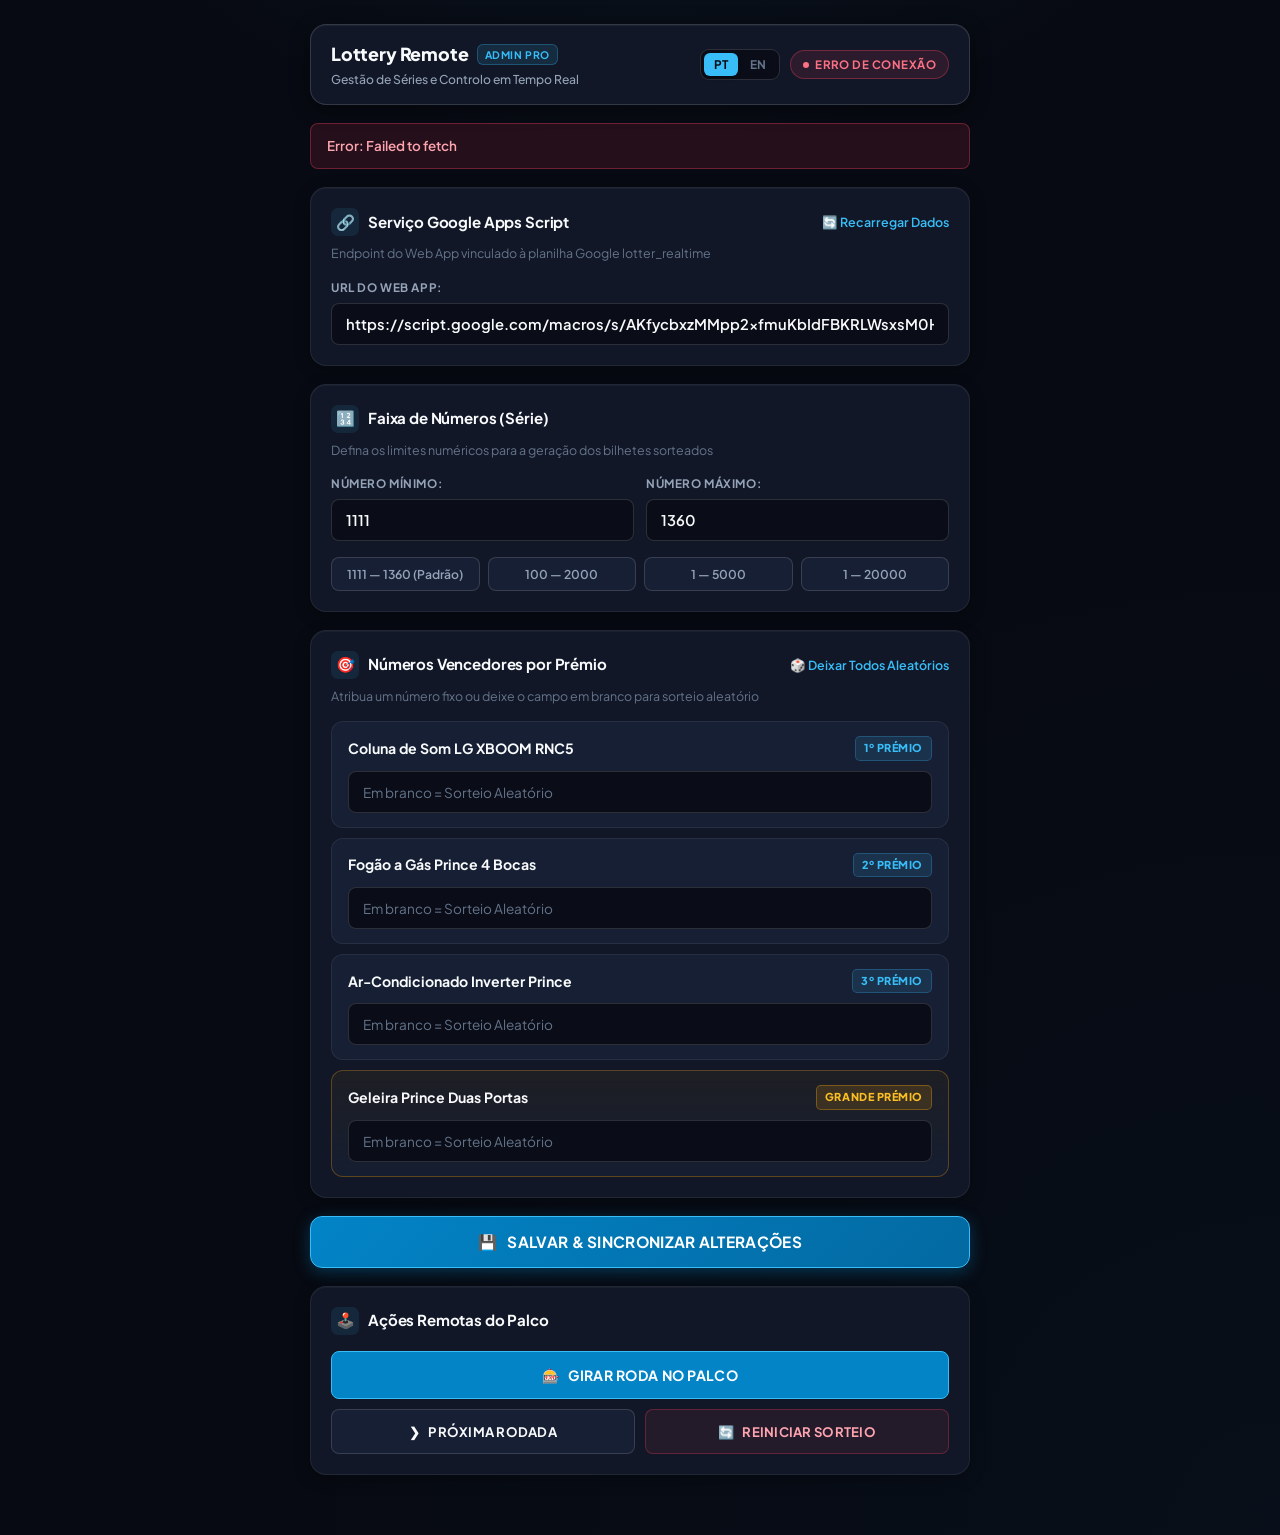
==== commit 29472432: "feat(mobile): optimize admin controller and lottery stage for mobile devices while preserving widesc" ====
--- a/admin.html
+++ b/admin.html
@@ -277,6 +277,19 @@
       box-shadow: 0 0 0 3px rgba(56, 189, 248, 0.15);
     }
 
+    .input-control.input-error {
+      border-color: var(--status-red) !important;
+      background: rgba(244, 63, 94, 0.08) !important;
+      box-shadow: 0 0 0 3px rgba(244, 63, 94, 0.2) !important;
+      animation: shakeInput 0.3s ease;
+    }
+
+    @keyframes shakeInput {
+      0%, 100% { transform: translateX(0); }
+      20%, 60% { transform: translateX(-4px); }
+      40%, 80% { transform: translateX(4px); }
+    }
+
     .input-control::placeholder {
       color: var(--text-muted);
       font-weight: 400;
@@ -511,6 +524,350 @@
       border: 1px solid rgba(244, 63, 94, 0.35);
       color: #fda4af;
     }
+
+    /* =========================================================================
+       MODAL: Executive Sync & Confirmation Popup
+       ========================================================================= */
+    .modal-overlay {
+      position: fixed;
+      inset: 0;
+      background: rgba(5, 8, 16, 0.82);
+      backdrop-filter: blur(10px);
+      -webkit-backdrop-filter: blur(10px);
+      display: flex;
+      align-items: center;
+      justify-content: center;
+      padding: 20px 16px;
+      z-index: 9999;
+      animation: fadeInModal 0.25s cubic-bezier(0.16, 1, 0.3, 1) forwards;
+    }
+
+    @keyframes fadeInModal {
+      from { opacity: 0; }
+      to { opacity: 1; }
+    }
+
+    .modal-card {
+      background: #0f1523;
+      border: 1px solid rgba(56, 189, 248, 0.28);
+      border-radius: var(--radius-lg);
+      width: 100%;
+      max-width: 480px;
+      padding: 28px 24px;
+      display: flex;
+      flex-direction: column;
+      align-items: center;
+      text-align: center;
+      gap: 20px;
+      box-shadow: 0 20px 50px rgba(0, 0, 0, 0.7), 0 0 35px rgba(56, 189, 248, 0.15);
+      animation: popCard 0.3s cubic-bezier(0.16, 1, 0.3, 1) forwards;
+    }
+
+    @keyframes popCard {
+      from { transform: scale(0.92) translateY(12px); opacity: 0; }
+      to { transform: scale(1) translateY(0); opacity: 1; }
+    }
+
+    .modal-icon-badge {
+      width: 68px;
+      height: 68px;
+      border-radius: 50%;
+      display: flex;
+      align-items: center;
+      justify-content: center;
+      font-size: 2rem;
+      position: relative;
+      margin-bottom: -4px;
+    }
+
+    .modal-icon-badge.loading {
+      background: rgba(56, 189, 248, 0.1);
+      border: 2px solid rgba(56, 189, 248, 0.25);
+      color: var(--cyan-primary);
+    }
+
+    .modal-icon-badge.success {
+      background: rgba(16, 185, 129, 0.14);
+      border: 2px solid rgba(16, 185, 129, 0.4);
+      color: #34d399;
+      box-shadow: 0 0 20px rgba(16, 185, 129, 0.3);
+    }
+
+    .modal-icon-badge.error {
+      background: rgba(244, 63, 94, 0.14);
+      border: 2px solid rgba(244, 63, 94, 0.4);
+      color: #fb7185;
+      box-shadow: 0 0 20px rgba(244, 63, 94, 0.3);
+    }
+
+    /* Modal Spinner */
+    .spinner-ring {
+      width: 36px;
+      height: 36px;
+      border: 3px solid rgba(56, 189, 248, 0.2);
+      border-top-color: var(--cyan-primary);
+      border-radius: 50%;
+      animation: spinRing 0.8s linear infinite;
+    }
+
+    @keyframes spinRing {
+      to { transform: rotate(360deg); }
+    }
+
+    .modal-header-block {
+      display: flex;
+      flex-direction: column;
+      gap: 6px;
+      width: 100%;
+    }
+
+    .modal-title {
+      font-size: 1.15rem;
+      font-weight: 800;
+      color: var(--text-white);
+      letter-spacing: -0.01em;
+    }
+
+    .modal-desc {
+      font-size: 0.84rem;
+      color: var(--text-secondary);
+      line-height: 1.45;
+    }
+
+    /* Details Box inside Modal */
+    .modal-details-box {
+      width: 100%;
+      background: var(--bg-input);
+      border: 1px solid var(--border-medium);
+      border-radius: var(--radius-md);
+      padding: 14px 16px;
+      display: flex;
+      flex-direction: column;
+      gap: 10px;
+      text-align: left;
+    }
+
+    .modal-detail-row {
+      display: flex;
+      justify-content: space-between;
+      align-items: center;
+      font-size: 0.8rem;
+      gap: 10px;
+    }
+
+    .detail-label {
+      color: var(--text-muted);
+      font-weight: 600;
+    }
+
+    .detail-value {
+      color: var(--text-white);
+      font-weight: 700;
+      text-align: right;
+    }
+
+    .detail-badge {
+      display: inline-block;
+      padding: 2px 8px;
+      border-radius: 5px;
+      font-size: 0.72rem;
+      font-weight: 700;
+      background: rgba(56, 189, 248, 0.12);
+      color: var(--cyan-primary);
+      border: 1px solid rgba(56, 189, 248, 0.25);
+    }
+
+    .modal-actions {
+      width: 100%;
+      display: flex;
+      gap: 10px;
+    }
+
+    .modal-btn {
+      flex: 1;
+      padding: 13px 18px;
+      border-radius: var(--radius-sm);
+      font-family: var(--font);
+      font-size: 0.92rem;
+      font-weight: 700;
+      cursor: pointer;
+      text-transform: uppercase;
+      letter-spacing: 0.03em;
+      transition: all 0.2s ease;
+      display: flex;
+      align-items: center;
+      justify-content: center;
+      gap: 8px;
+    }
+
+    .modal-btn-primary {
+      background: var(--blue-gradient);
+      border: 1px solid var(--cyan-primary);
+      color: #ffffff;
+      box-shadow: 0 4px 14px rgba(2, 132, 199, 0.4);
+    }
+
+    .modal-btn-primary:hover {
+      background: linear-gradient(135deg, #0ea5e9 0%, #0284c7 100%);
+      box-shadow: 0 6px 20px rgba(2, 132, 199, 0.55);
+      transform: translateY(-1px);
+    }
+
+    .modal-btn-secondary {
+      background: var(--bg-card-subtle);
+      border: 1px solid var(--border-medium);
+      color: var(--text-secondary);
+    }
+
+    .modal-btn-secondary:hover {
+      background: rgba(255, 255, 255, 0.06);
+      color: var(--text-white);
+    }
+
+    /* =========================================================================
+       Mobile Phone Specific Optimizations (<= 580px)
+       ========================================================================= */
+    @media (max-width: 580px) {
+      body {
+        padding: 12px 10px calc(24px + env(safe-area-inset-bottom, 16px));
+      }
+
+      .dashboard-wrapper {
+        gap: 12px;
+      }
+
+      .top-nav {
+        padding: 12px 14px;
+        flex-wrap: wrap;
+        gap: 10px;
+      }
+
+      .brand-block {
+        flex: 1 1 auto;
+      }
+
+      .brand-title {
+        font-size: 1.05rem;
+      }
+
+      .brand-sub {
+        font-size: 0.72rem;
+      }
+
+      .nav-actions {
+        display: flex;
+        align-items: center;
+        gap: 8px;
+        flex-wrap: wrap;
+      }
+
+      .lang-switcher {
+        padding: 2px;
+      }
+
+      .lang-btn {
+        padding: 5px 9px;
+        font-size: 0.72rem;
+      }
+
+      .sync-pill {
+        padding: 5px 10px;
+        font-size: 0.68rem;
+      }
+
+      .section-card {
+        padding: 15px 14px;
+        gap: 13px;
+        border-radius: var(--radius-md);
+      }
+
+      .card-title {
+        font-size: 0.88rem;
+      }
+
+      .card-desc {
+        font-size: 0.74rem;
+      }
+
+      .input-control {
+        padding: 11px 12px;
+        font-size: 16px; /* Prevents auto-zoom on iOS Safari */
+        border-radius: var(--radius-sm);
+      }
+
+      .chips-grid {
+        grid-template-columns: 1fr 1fr;
+        gap: 6px;
+      }
+
+      .chip-item {
+        padding: 9px 6px;
+        font-size: 0.74rem;
+      }
+
+      .prize-row {
+        padding: 12px 12px;
+        gap: 8px;
+      }
+
+      .prize-name-label {
+        font-size: 0.82rem;
+      }
+
+      .prize-tag {
+        font-size: 0.64rem;
+        padding: 2px 6px;
+      }
+
+      .btn-submit-main {
+        padding: 14px 18px;
+        font-size: 0.9rem;
+      }
+
+      .remote-actions-grid {
+        gap: 8px;
+      }
+
+      .btn-control-tile {
+        padding: 12px 10px;
+        font-size: 0.78rem;
+      }
+
+      .modal-card {
+        padding: 22px 16px;
+        gap: 16px;
+        max-width: 95vw;
+        border-radius: var(--radius-md);
+      }
+
+      .modal-title {
+        font-size: 1.05rem;
+      }
+
+      .modal-desc {
+        font-size: 0.8rem;
+      }
+
+      .modal-icon-badge {
+        width: 58px;
+        height: 58px;
+        font-size: 1.7rem;
+      }
+
+      .modal-details-box {
+        padding: 12px;
+        gap: 8px;
+      }
+
+      .modal-detail-row {
+        font-size: 0.76rem;
+      }
+
+      .modal-btn {
+        padding: 12px 14px;
+        font-size: 0.88rem;
+      }
+    }
   </style>
 </head>
 <body>
@@ -558,7 +915,7 @@
       
       <div class="input-group">
         <label class="input-label" for="api-url" id="txt-lbl-endpoint">URL do Web App:</label>
-        <input type="url" id="api-url" class="input-control" placeholder="https://script.google.com/macros/s/.../exec" />
+        <input type="url" id="api-url" class="input-control" inputmode="url" placeholder="https://script.google.com/macros/s/.../exec" />
       </div>
     </section>
 
@@ -575,11 +932,11 @@
       <div style="display: grid; grid-template-columns: 1fr 1fr; gap: 12px;">
         <div class="input-group">
           <label class="input-label" for="min-token" id="txt-lbl-min">Número Mínimo:</label>
-          <input type="number" id="min-token" class="input-control" value="1111" />
+          <input type="number" id="min-token" class="input-control" inputmode="numeric" pattern="[0-9]*" value="1111" />
         </div>
         <div class="input-group">
           <label class="input-label" for="max-token" id="txt-lbl-max">Número Máximo:</label>
-          <input type="number" id="max-token" class="input-control" value="1360" />
+          <input type="number" id="max-token" class="input-control" inputmode="numeric" pattern="[0-9]*" value="1360" />
         </div>
       </div>
       
@@ -609,7 +966,7 @@
             <span class="prize-name-label" id="txt-prize-1-name">Coluna de Som LG XBOOM RNC5</span>
             <span class="prize-tag" id="txt-prize-1-badge">1º Prémio</span>
           </div>
-          <input type="text" id="prize-1-token" class="input-control" placeholder="Em branco = Sorteio Aleatório" />
+          <input type="text" id="prize-1-token" class="input-control" inputmode="numeric" pattern="[0-9]*" placeholder="Em branco = Sorteio Aleatório" />
         </div>
 
         <!-- Prize 2 -->
@@ -618,7 +975,7 @@
             <span class="prize-name-label" id="txt-prize-2-name">Fogão a Gás Prince 4 Bocas</span>
             <span class="prize-tag" id="txt-prize-2-badge">2º Prémio</span>
           </div>
-          <input type="text" id="prize-2-token" class="input-control" placeholder="Em branco = Sorteio Aleatório" />
+          <input type="text" id="prize-2-token" class="input-control" inputmode="numeric" pattern="[0-9]*" placeholder="Em branco = Sorteio Aleatório" />
         </div>
 
         <!-- Prize 3 -->
@@ -627,7 +984,7 @@
             <span class="prize-name-label" id="txt-prize-3-name">Ar-Condicionado Inverter Prince</span>
             <span class="prize-tag" id="txt-prize-3-badge">3º Prémio</span>
           </div>
-          <input type="text" id="prize-3-token" class="input-control" placeholder="Em branco = Sorteio Aleatório" />
+          <input type="text" id="prize-3-token" class="input-control" inputmode="numeric" pattern="[0-9]*" placeholder="Em branco = Sorteio Aleatório" />
         </div>
 
         <!-- Prize 4 (Grand Prize) -->
@@ -636,7 +993,7 @@
             <span class="prize-name-label" id="txt-prize-4-name">Geleira Prince Duas Portas</span>
             <span class="prize-tag" id="txt-prize-4-badge">Grande Prémio</span>
           </div>
-          <input type="text" id="prize-4-token" class="input-control" placeholder="Em branco = Sorteio Aleatório" />
+          <input type="text" id="prize-4-token" class="input-control" inputmode="numeric" pattern="[0-9]*" placeholder="Em branco = Sorteio Aleatório" />
         </div>
       </div>
     </section>
@@ -669,6 +1026,44 @@
       </div>
     </section>
 
+  </div>
+
+  <!-- Sync Progress & Confirmation Modal Popup -->
+  <div id="sync-modal" class="modal-overlay" style="display: none;">
+    <div class="modal-card">
+      <div id="modal-icon" class="modal-icon-badge loading">
+        <div class="spinner-ring"></div>
+      </div>
+      
+      <div class="modal-header-block">
+        <h3 id="modal-title" class="modal-title">A Sincronizar com a Planilha...</h3>
+        <p id="modal-desc" class="modal-desc">Enviando dados em tempo real para a planilha Google e ecrã do palco...</p>
+      </div>
+
+      <div id="modal-details" class="modal-details-box">
+        <div class="modal-detail-row">
+          <span class="detail-label" id="modal-lbl-action">Ação Remota:</span>
+          <span class="detail-value"><span class="detail-badge" id="modal-val-action">SALVAR</span></span>
+        </div>
+        <div class="modal-detail-row">
+          <span class="detail-label" id="modal-lbl-range">Faixa da Série:</span>
+          <span class="detail-value" id="modal-val-range">1111 — 1360</span>
+        </div>
+        <div class="modal-detail-row" style="align-items: flex-start;">
+          <span class="detail-label" id="modal-lbl-winners">Vencedores:</span>
+          <span class="detail-value" id="modal-val-winners" style="max-width: 60%; font-size: 0.76rem;">Todos Aleatórios</span>
+        </div>
+      </div>
+
+      <div class="modal-actions">
+        <button id="modal-btn-proceed" class="modal-btn modal-btn-primary" style="display: none;">
+          <span id="modal-btn-proceed-txt">Continuar</span> ➔
+        </button>
+        <button id="modal-btn-close" class="modal-btn modal-btn-secondary" style="display: none;">
+          <span id="modal-btn-close-txt">Fechar &amp; Corrigir</span>
+        </button>
+      </div>
+    </div>
   </div>
 
   <script>
@@ -717,7 +1112,32 @@
         msgAllRandom: 'Todos os prémios foram definidos para Sorteio Aleatório.',
         msgSaved: 'Configurações salvas e sincronizadas com sucesso!',
         msgLoaded: 'Conectado com sucesso à planilha Google!',
-        msgSendingAction: (act) => `Enviando comando: ${act}...`
+        msgSendingAction: (act) => `Enviando comando: ${act}...`,
+        
+        // Modal Texts
+        modalLoadingTitle: 'A Sincronizar com o Palco...',
+        modalLoadingDesc: 'Enviando alterações para a planilha Google e sincronizando com a tela do sorteio...',
+        modalSuccessTitle: 'Alterações Aplicadas com Sucesso!',
+        modalSuccessDesc: 'As configurações foram salvas e validadas no Google Sheets e aplicadas ao palco.',
+        modalErrorTitle: 'Falha na Validação / Sincronização',
+        modalActionSave: 'SALVAR CONFIGURAÇÃO',
+        modalActionSpin: 'GIRAR RODA NO PALCO',
+        modalActionNext: 'AVANÇAR RODADA',
+        modalActionReset: 'REINICIAR SORTEIO',
+        modalLblAction: 'Ação Remota:',
+        modalLblRange: 'Faixa da Série:',
+        modalLblWinners: 'Vencedores Fixados:',
+        modalAllRandom: 'Todos Aleatórios (Sem pré-fixação)',
+        modalBtnProceed: 'Continuar',
+        modalBtnClose: 'Fechar & Corrigir',
+        
+        // Validation Errors
+        errMinMaxRequired: 'Por favor, insira valores numéricos válidos para o mínimo e máximo.',
+        errMinGreaterMax: 'O número mínimo deve ser estritamente menor que o número máximo.',
+        errInvalidPrizeNum: (badge, prize) => `O valor inserido no ${badge} (${prize}) não é um número válido.`,
+        errOutOfRange: (val, badge, min, max) => `O número ${val} no ${badge} está fora da faixa permitida (${min} a ${max}).`,
+        errDuplicatePrize: (val, p1, p2) => `O número ${val} foi atribuído a mais de um prémio (${p1} e ${p2}). Cada prémio deve ter um número exclusivo.`,
+        errNoUrl: 'Por favor, insira a URL do Web App do Google Apps Script.'
       },
       en: {
         brandSub: 'Series Management & Live Stage Remote',
@@ -757,7 +1177,32 @@
         msgAllRandom: 'All prizes set to random draw mode.',
         msgSaved: 'Configuration saved and synced successfully!',
         msgLoaded: 'Successfully connected to Google Sheet!',
-        msgSendingAction: (act) => `Sending command: ${act}...`
+        msgSendingAction: (act) => `Sending command: ${act}...`,
+        
+        // Modal Texts
+        modalLoadingTitle: 'Syncing with Stage & Sheet...',
+        modalLoadingDesc: 'Pushing real-time updates to Google Apps Script and broadcasting to the stage screen...',
+        modalSuccessTitle: 'Changes Applied Successfully!',
+        modalSuccessDesc: 'Configuration has been confirmed by Google Sheets and applied live to the stage.',
+        modalErrorTitle: 'Validation / Sync Failure',
+        modalActionSave: 'SAVE CONFIGURATION',
+        modalActionSpin: 'SPIN WHEEL ON STAGE',
+        modalActionNext: 'NEXT ROUND',
+        modalActionReset: 'RESTART LOTTERY',
+        modalLblAction: 'Remote Action:',
+        modalLblRange: 'Series Range:',
+        modalLblWinners: 'Fixed Winners:',
+        modalAllRandom: 'All Random (Fair Draw)',
+        modalBtnProceed: 'Proceed',
+        modalBtnClose: 'Close & Fix',
+
+        // Validation Errors
+        errMinMaxRequired: 'Please enter valid numbers for minimum and maximum series limits.',
+        errMinGreaterMax: 'Minimum number must be strictly less than maximum number.',
+        errInvalidPrizeNum: (badge, prize) => `The token in ${badge} (${prize}) is not a valid number.`,
+        errOutOfRange: (val, badge, min, max) => `Token ${val} in ${badge} is outside the allowed range (${min} to ${max}).`,
+        errDuplicatePrize: (val, p1, p2) => `Token ${val} is assigned to multiple prizes (${p1} and ${p2}). Each prize must have a unique token.`,
+        errNoUrl: 'Please provide the Google Apps Script Web App URL.'
       }
     };
 
@@ -780,7 +1225,23 @@
       saveText: document.getElementById('save-text'),
       btnRemoteSpin: document.getElementById('btn-remote-spin'),
       btnRemoteNext: document.getElementById('btn-remote-next'),
-      btnRemoteReset: document.getElementById('btn-remote-reset')
+      btnRemoteReset: document.getElementById('btn-remote-reset'),
+      
+      // Modal Elements
+      syncModal: document.getElementById('sync-modal'),
+      modalIcon: document.getElementById('modal-icon'),
+      modalTitle: document.getElementById('modal-title'),
+      modalDesc: document.getElementById('modal-desc'),
+      modalLblAction: document.getElementById('modal-lbl-action'),
+      modalValAction: document.getElementById('modal-val-action'),
+      modalLblRange: document.getElementById('modal-lbl-range'),
+      modalValRange: document.getElementById('modal-val-range'),
+      modalLblWinners: document.getElementById('modal-lbl-winners'),
+      modalValWinners: document.getElementById('modal-val-winners'),
+      modalBtnProceed: document.getElementById('modal-btn-proceed'),
+      modalBtnProceedTxt: document.getElementById('modal-btn-proceed-txt'),
+      modalBtnClose: document.getElementById('modal-btn-close'),
+      modalBtnCloseTxt: document.getElementById('modal-btn-close-txt')
     };
 
     if (DEFAULT_API_URL) {
@@ -834,6 +1295,13 @@
       document.getElementById('txt-btn-spin').textContent = t.btnSpin;
       document.getElementById('txt-btn-next').textContent = t.btnNext;
       document.getElementById('txt-btn-reset').textContent = t.btnReset;
+
+      // Modal labels
+      dom.modalLblAction.textContent = t.modalLblAction;
+      dom.modalLblRange.textContent = t.modalLblRange;
+      dom.modalLblWinners.textContent = t.modalLblWinners;
+      dom.modalBtnProceedTxt.textContent = t.modalBtnProceed;
+      dom.modalBtnCloseTxt.textContent = t.modalBtnClose;
 
       dom.syncPill.className = 'sync-pill ' + currentSyncState;
       dom.syncText.textContent = t[currentSyncMsgKey] || currentSyncMsgKey;
@@ -861,15 +1329,166 @@
     function setRange(min, max) {
       dom.minToken.value = min;
       dom.maxToken.value = max;
-    }
+      clearInputErrors();
+    }
+
+    function clearInputErrors() {
+      dom.minToken.classList.remove('input-error');
+      dom.maxToken.classList.remove('input-error');
+      dom.prize1Token.classList.remove('input-error');
+      dom.prize2Token.classList.remove('input-error');
+      dom.prize3Token.classList.remove('input-error');
+      dom.prize4Token.classList.remove('input-error');
+    }
+
+    // Attach real-time error cleaner on input
+    [dom.minToken, dom.maxToken, dom.prize1Token, dom.prize2Token, dom.prize3Token, dom.prize4Token].forEach(el => {
+      el.addEventListener('input', () => el.classList.remove('input-error'));
+    });
 
     dom.btnClearWinners.addEventListener('click', () => {
       dom.prize1Token.value = '';
       dom.prize2Token.value = '';
       dom.prize3Token.value = '';
       dom.prize4Token.value = '';
+      clearInputErrors();
       showBanner('success', I18N[currentLang].msgAllRandom);
     });
+
+    // =========================================================================
+    // Strict Input Validation Logic
+    // - Unique number per prize (no duplicates among all 4 prizes)
+    // - Every prize token must fall strictly between minToken and maxToken
+    // =========================================================================
+    function validateInputs() {
+      clearInputErrors();
+      const t = I18N[currentLang];
+
+      const minVal = dom.minToken.value.trim();
+      const maxVal = dom.maxToken.value.trim();
+      const min = parseInt(minVal, 10);
+      const max = parseInt(maxVal, 10);
+
+      if (!minVal || !maxVal || isNaN(min) || isNaN(max)) {
+        if (!minVal || isNaN(min)) dom.minToken.classList.add('input-error');
+        if (!maxVal || isNaN(max)) dom.maxToken.classList.add('input-error');
+        return { valid: false, message: t.errMinMaxRequired };
+      }
+
+      if (min >= max) {
+        dom.minToken.classList.add('input-error');
+        dom.maxToken.classList.add('input-error');
+        return { valid: false, message: t.errMinGreaterMax };
+      }
+
+      const prizeInputs = [
+        { el: dom.prize1Token, id: 1 },
+        { el: dom.prize2Token, id: 2 },
+        { el: dom.prize3Token, id: 3 },
+        { el: dom.prize4Token, id: 4 }
+      ];
+
+      const seenNumbers = new Map(); // tokenNumber -> { index, badge }
+
+      for (let i = 0; i < prizeInputs.length; i++) {
+        const item = prizeInputs[i];
+        const valStr = item.el.value.trim();
+        if (!valStr) continue;
+
+        const val = parseInt(valStr, 10);
+        const badge = t[`badge${item.id}`];
+        const prizeName = t[`prize${item.id}`];
+
+        // Format check
+        if (isNaN(val) || !/^\d+$/.test(valStr)) {
+          item.el.classList.add('input-error');
+          return { valid: false, message: t.errInvalidPrizeNum(badge, prizeName) };
+        }
+
+        // Range check: must fall between minToken and maxToken
+        if (val < min || val > max) {
+          item.el.classList.add('input-error');
+          return { valid: false, message: t.errOutOfRange(val, badge, min, max) };
+        }
+
+        // Uniqueness check: cannot be identical across any of the prizes
+        if (seenNumbers.has(val)) {
+          item.el.classList.add('input-error');
+          const firstSeen = seenNumbers.get(val);
+          firstSeen.el.classList.add('input-error');
+          return { valid: false, message: t.errDuplicatePrize(val, firstSeen.badge, badge) };
+        }
+
+        seenNumbers.set(val, { el: item.el, badge });
+      }
+
+      return { valid: true, min, max };
+    }
+
+    // =========================================================================
+    // Modal State Management
+    // =========================================================================
+    function openModalLoading(actionType, min, max) {
+      const t = I18N[currentLang];
+      dom.syncModal.style.display = 'flex';
+      
+      dom.modalIcon.className = 'modal-icon-badge loading';
+      dom.modalIcon.innerHTML = '<div class="spinner-ring"></div>';
+      
+      dom.modalTitle.textContent = t.modalLoadingTitle;
+      dom.modalDesc.textContent = t.modalLoadingDesc;
+
+      let actionName = t.modalActionSave;
+      if (actionType === 'SPIN') actionName = t.modalActionSpin;
+      else if (actionType === 'NEXT') actionName = t.modalActionNext;
+      else if (actionType === 'RESET') actionName = t.modalActionReset;
+
+      dom.modalValAction.textContent = actionName;
+      dom.modalValRange.textContent = `${min} — ${max}`;
+
+      // Build winners summary
+      const winnersList = [];
+      if (dom.prize1Token.value.trim()) winnersList.push(`1º: ${dom.prize1Token.value.trim()}`);
+      if (dom.prize2Token.value.trim()) winnersList.push(`2º: ${dom.prize2Token.value.trim()}`);
+      if (dom.prize3Token.value.trim()) winnersList.push(`3º: ${dom.prize3Token.value.trim()}`);
+      if (dom.prize4Token.value.trim()) winnersList.push(`4º: ${dom.prize4Token.value.trim()}`);
+
+      dom.modalValWinners.textContent = winnersList.length > 0 ? winnersList.join(' | ') : t.modalAllRandom;
+
+      dom.modalBtnProceed.style.display = 'none';
+      dom.modalBtnClose.style.display = 'none';
+    }
+
+    function setModalSuccess() {
+      const t = I18N[currentLang];
+      dom.modalIcon.className = 'modal-icon-badge success';
+      dom.modalIcon.innerHTML = '✓';
+      dom.modalTitle.textContent = t.modalSuccessTitle;
+      dom.modalDesc.textContent = t.modalSuccessDesc;
+
+      dom.modalBtnProceed.style.display = 'flex';
+      dom.modalBtnClose.style.display = 'none';
+      dom.modalBtnProceedTxt.textContent = t.modalBtnProceed;
+    }
+
+    function setModalError(errorMessage) {
+      dom.syncModal.style.display = 'flex';
+      dom.modalIcon.className = 'modal-icon-badge error';
+      dom.modalIcon.innerHTML = '✕';
+      dom.modalTitle.textContent = I18N[currentLang].modalErrorTitle;
+      dom.modalDesc.textContent = errorMessage;
+
+      dom.modalBtnProceed.style.display = 'none';
+      dom.modalBtnClose.style.display = 'flex';
+      dom.modalBtnCloseTxt.textContent = I18N[currentLang].modalBtnClose;
+    }
+
+    function closeModal() {
+      dom.syncModal.style.display = 'none';
+    }
+
+    dom.modalBtnProceed.addEventListener('click', closeModal);
+    dom.modalBtnClose.addEventListener('click', closeModal);
 
     // Fetch configuration from Google Sheets
     async function fetchConfig() {
@@ -906,22 +1525,33 @@
       }
     }
 
-    // Save & push configuration to Google Sheets
-    async function saveConfig(actionOverride = null) {
+    // Save & push configuration to Google Sheets with Progress Modal
+    async function saveConfig(actionOverride = 'NONE') {
+      const t = I18N[currentLang];
       const url = dom.apiUrl.value.trim();
       if (!url) {
-        alert(currentLang === 'pt' ? 'Insira a URL do Web App.' : 'Please enter Web App URL.');
+        setModalError(t.errNoUrl);
+        return;
+      }
+
+      // Step 1: Strict input validation
+      const valResult = validateInputs();
+      if (!valResult.valid) {
+        setModalError(valResult.message);
         return;
       }
 
       localStorage.setItem(STORAGE_KEY, url);
       setSyncStatus('updating', 'updating');
       dom.btnSaveSync.disabled = true;
-      dom.saveText.textContent = I18N[currentLang].saveBtnUpdating;
+      dom.saveText.textContent = t.saveBtnUpdating;
+
+      // Step 2: Open Progress Modal in Loading State
+      openModalLoading(actionOverride, valResult.min, valResult.max);
 
       const payload = {
-        minToken: Number(dom.minToken.value) || 1111,
-        maxToken: Number(dom.maxToken.value) || 1360,
+        minToken: valResult.min,
+        maxToken: valResult.max,
         prize1Winner: dom.prize1Token.value.trim(),
         prize2Winner: dom.prize2Token.value.trim(),
         prize3Winner: dom.prize3Token.value.trim(),
@@ -939,26 +1569,31 @@
         const data = await res.json();
         if (data.status === 'success') {
           setSyncStatus('synced', 'synced');
-          showBanner('success', I18N[currentLang].msgSaved);
-          dom.saveText.textContent = I18N[currentLang].saveBtnSuccess;
+          showBanner('success', t.msgSaved);
+          dom.saveText.textContent = t.saveBtnSuccess;
+          
+          // Step 3: Switch Modal to Success state with Proceed button
+          setModalSuccess();
+
           setTimeout(() => {
-            dom.saveText.textContent = I18N[currentLang].saveBtn;
+            dom.saveText.textContent = t.saveBtn;
             dom.btnSaveSync.disabled = false;
-          }, 2500);
+          }, 2000);
         } else {
-          throw new Error(data.message || 'Error');
+          throw new Error(data.message || 'Erro ao sincronizar');
         }
       } catch (err) {
         setSyncStatus('error', 'error');
         showBanner('error', 'Error: ' + err.message);
-        dom.saveText.textContent = I18N[currentLang].saveBtn;
+        dom.saveText.textContent = t.saveBtn;
         dom.btnSaveSync.disabled = false;
+        // Switch Modal to Error state with Close & Fix button
+        setModalError(err.message || 'Erro de conexão com o servidor.');
       }
     }
 
     // Remote actions
     async function sendRemoteAction(action) {
-      showBanner('success', I18N[currentLang].msgSendingAction(action));
       await saveConfig(action);
     }
 
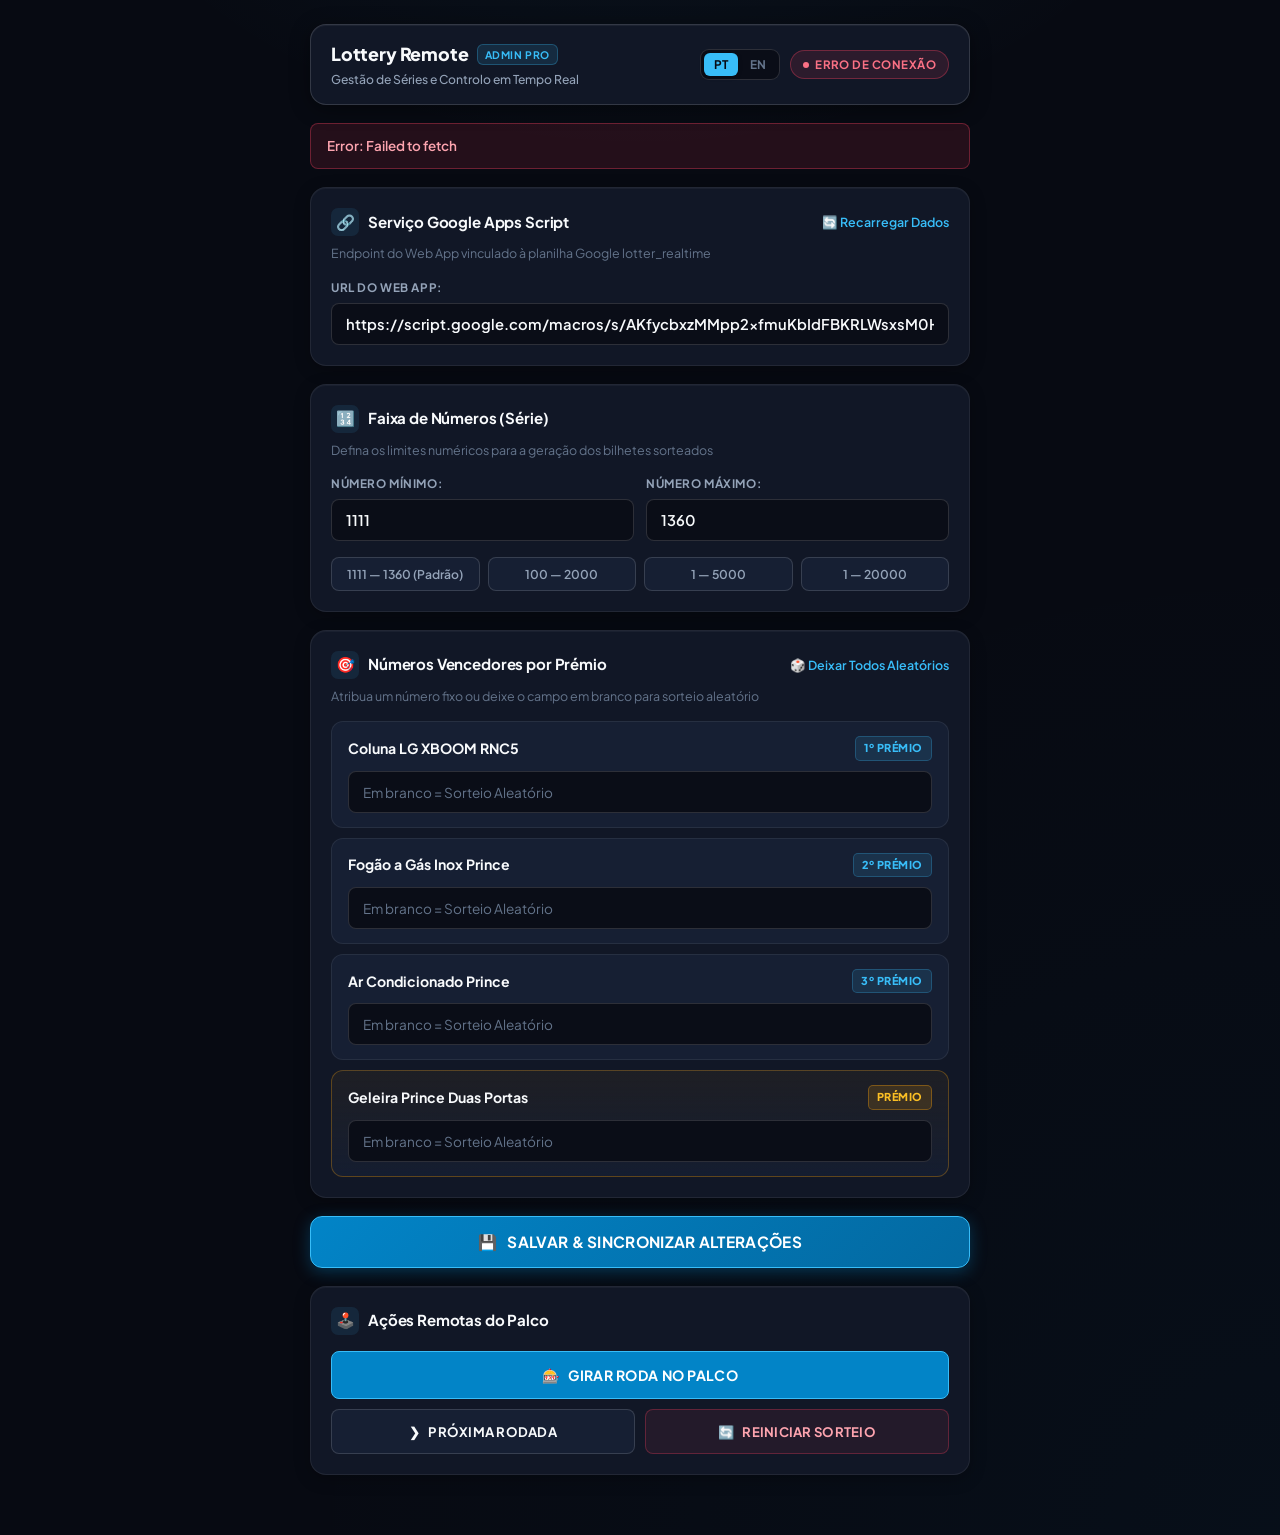
==== commit ba1f01b3: "feat(prizes): update gift names to LG XBOOM, Fogao a Gas Inox, Ar Condicionado and badge to PREMIO" ====
--- a/admin.html
+++ b/admin.html
@@ -963,7 +963,7 @@
         <!-- Prize 1 -->
         <div class="prize-row">
           <div class="prize-header-meta">
-            <span class="prize-name-label" id="txt-prize-1-name">Coluna de Som LG XBOOM RNC5</span>
+            <span class="prize-name-label" id="txt-prize-1-name">Coluna LG XBOOM RNC5</span>
             <span class="prize-tag" id="txt-prize-1-badge">1º Prémio</span>
           </div>
           <input type="text" id="prize-1-token" class="input-control" inputmode="numeric" pattern="[0-9]*" placeholder="Em branco = Sorteio Aleatório" />
@@ -972,7 +972,7 @@
         <!-- Prize 2 -->
         <div class="prize-row">
           <div class="prize-header-meta">
-            <span class="prize-name-label" id="txt-prize-2-name">Fogão a Gás Prince 4 Bocas</span>
+            <span class="prize-name-label" id="txt-prize-2-name">Fogão a Gás Inox Prince</span>
             <span class="prize-tag" id="txt-prize-2-badge">2º Prémio</span>
           </div>
           <input type="text" id="prize-2-token" class="input-control" inputmode="numeric" pattern="[0-9]*" placeholder="Em branco = Sorteio Aleatório" />
@@ -981,17 +981,17 @@
         <!-- Prize 3 -->
         <div class="prize-row">
           <div class="prize-header-meta">
-            <span class="prize-name-label" id="txt-prize-3-name">Ar-Condicionado Inverter Prince</span>
+            <span class="prize-name-label" id="txt-prize-3-name">Ar Condicionado Prince</span>
             <span class="prize-tag" id="txt-prize-3-badge">3º Prémio</span>
           </div>
           <input type="text" id="prize-3-token" class="input-control" inputmode="numeric" pattern="[0-9]*" placeholder="Em branco = Sorteio Aleatório" />
         </div>
 
-        <!-- Prize 4 (Grand Prize) -->
+        <!-- Prize 4 -->
         <div class="prize-row grand-prize">
           <div class="prize-header-meta">
             <span class="prize-name-label" id="txt-prize-4-name">Geleira Prince Duas Portas</span>
-            <span class="prize-tag" id="txt-prize-4-badge">Grande Prémio</span>
+            <span class="prize-tag" id="txt-prize-4-badge">Prémio</span>
           </div>
           <input type="text" id="prize-4-token" class="input-control" inputmode="numeric" pattern="[0-9]*" placeholder="Em branco = Sorteio Aleatório" />
         </div>
@@ -1093,14 +1093,14 @@
         winnersTitle: 'Números Vencedores por Prémio',
         winnersDesc: 'Atribua um número fixo ou deixe o campo em branco para sorteio aleatório',
         btnClearAll: 'Deixar Todos Aleatórios',
-        prize1: 'Coluna de Som LG XBOOM RNC5',
-        prize2: 'Fogão a Gás Prince 4 Bocas',
-        prize3: 'Ar-Condicionado Inverter Prince',
+        prize1: 'Coluna LG XBOOM RNC5',
+        prize2: 'Fogão a Gás Inox Prince',
+        prize3: 'Ar Condicionado Prince',
         prize4: 'Geleira Prince Duas Portas',
         badge1: '1º Prémio',
         badge2: '2º Prémio',
         badge3: '3º Prémio',
-        badge4: 'Grande Prémio',
+        badge4: 'Prémio',
         placeholderRandom: 'Em branco = Sorteio Aleatório',
         saveBtn: 'Salvar & Sincronizar Alterações',
         saveBtnUpdating: 'A Atualizar Planilha...',
@@ -1158,14 +1158,14 @@
         winnersTitle: 'Winning Tokens per Prize',
         winnersDesc: 'Assign a fixed token number or leave blank for fair random draw',
         btnClearAll: 'Set All to Random',
-        prize1: 'LG XBOOM RNC5 Sound Tower',
-        prize2: 'Prince 4-Burner Gas Cooker',
-        prize3: 'Prince Inverter Air Conditioner',
+        prize1: 'LG XBOOM RNC5 Speaker',
+        prize2: 'Prince Stainless Gas Cooker',
+        prize3: 'Prince Air Conditioner',
         prize4: 'Prince Double-Door Refrigerator',
         badge1: '1st Prize',
         badge2: '2nd Prize',
         badge3: '3rd Prize',
-        badge4: 'Grand Prize',
+        badge4: 'Prize',
         placeholderRandom: 'Blank = Fair Random Draw',
         saveBtn: 'Save & Sync Changes',
         saveBtnUpdating: 'Updating Spreadsheet...',
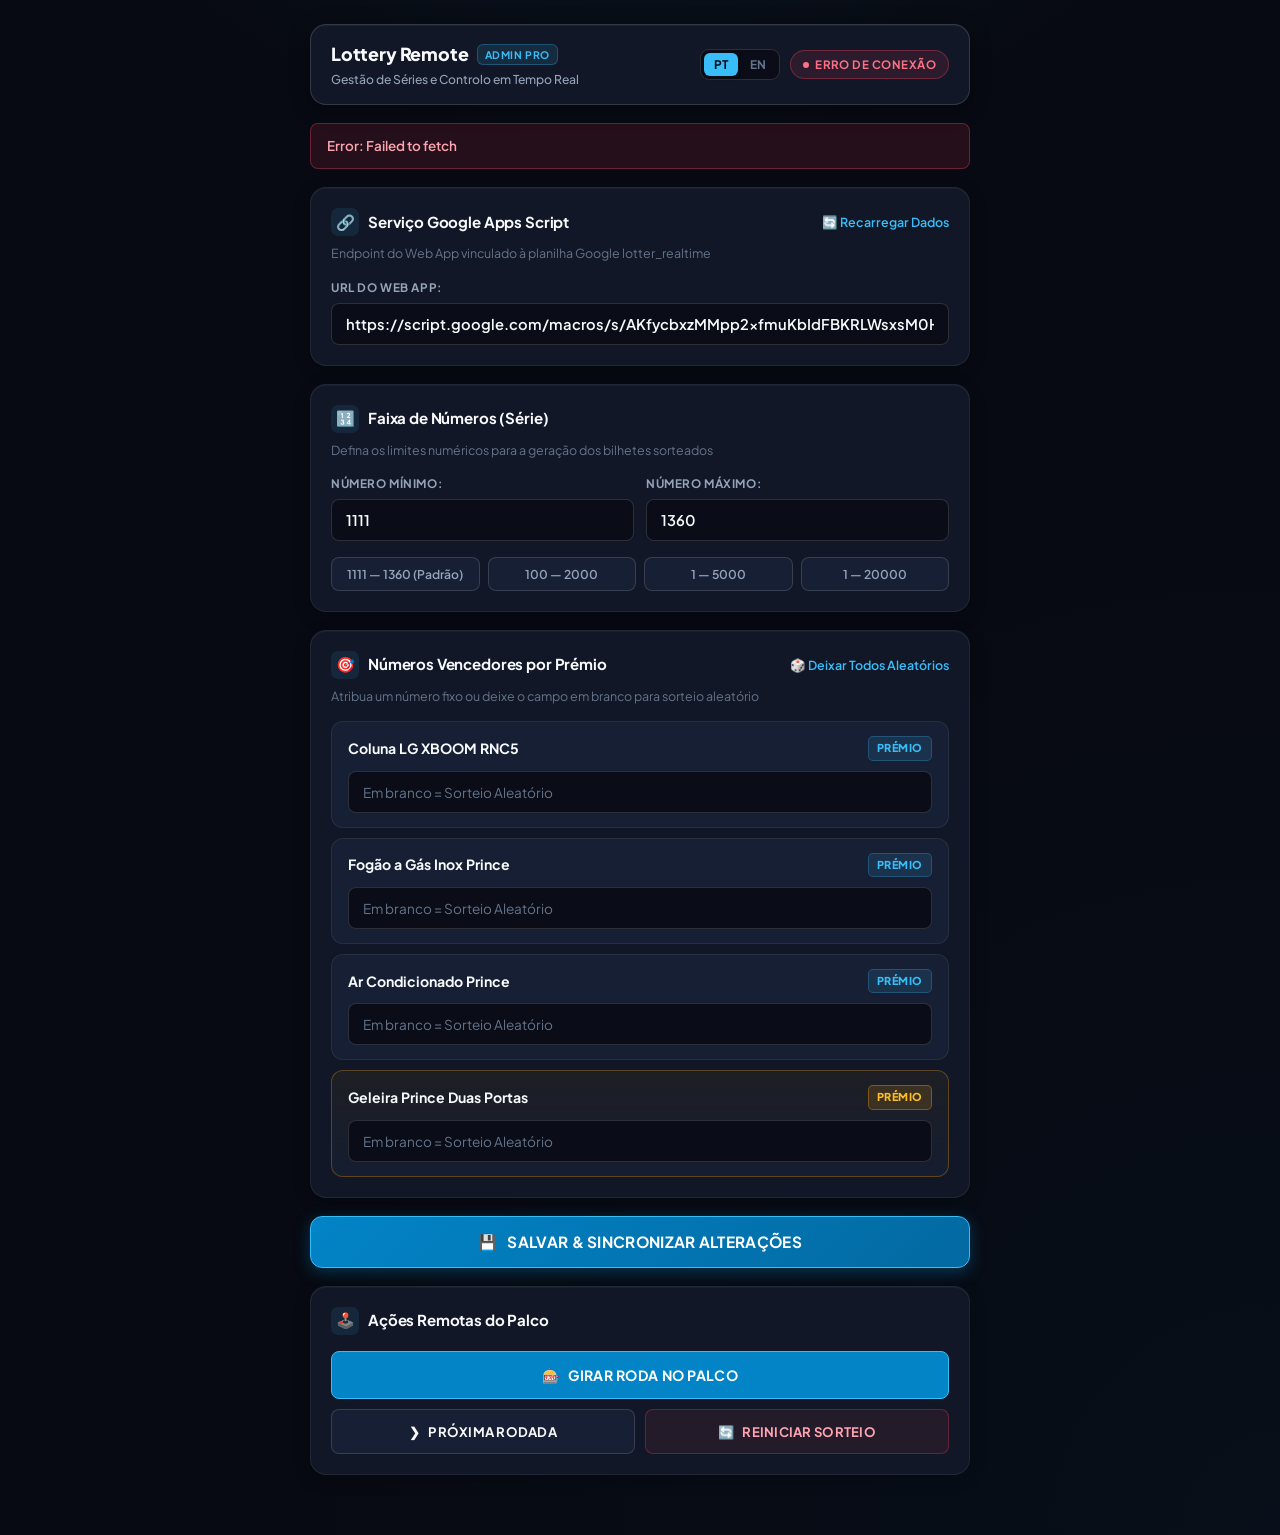
==== commit ecb5165d: "feat(prizes): remove number prefixes from all prize badges (display PRÉMIO only)" ====
--- a/admin.html
+++ b/admin.html
@@ -964,7 +964,7 @@
         <div class="prize-row">
           <div class="prize-header-meta">
             <span class="prize-name-label" id="txt-prize-1-name">Coluna LG XBOOM RNC5</span>
-            <span class="prize-tag" id="txt-prize-1-badge">1º Prémio</span>
+            <span class="prize-tag" id="txt-prize-1-badge">Prémio</span>
           </div>
           <input type="text" id="prize-1-token" class="input-control" inputmode="numeric" pattern="[0-9]*" placeholder="Em branco = Sorteio Aleatório" />
         </div>
@@ -973,7 +973,7 @@
         <div class="prize-row">
           <div class="prize-header-meta">
             <span class="prize-name-label" id="txt-prize-2-name">Fogão a Gás Inox Prince</span>
-            <span class="prize-tag" id="txt-prize-2-badge">2º Prémio</span>
+            <span class="prize-tag" id="txt-prize-2-badge">Prémio</span>
           </div>
           <input type="text" id="prize-2-token" class="input-control" inputmode="numeric" pattern="[0-9]*" placeholder="Em branco = Sorteio Aleatório" />
         </div>
@@ -982,7 +982,7 @@
         <div class="prize-row">
           <div class="prize-header-meta">
             <span class="prize-name-label" id="txt-prize-3-name">Ar Condicionado Prince</span>
-            <span class="prize-tag" id="txt-prize-3-badge">3º Prémio</span>
+            <span class="prize-tag" id="txt-prize-3-badge">Prémio</span>
           </div>
           <input type="text" id="prize-3-token" class="input-control" inputmode="numeric" pattern="[0-9]*" placeholder="Em branco = Sorteio Aleatório" />
         </div>
@@ -1097,9 +1097,9 @@
         prize2: 'Fogão a Gás Inox Prince',
         prize3: 'Ar Condicionado Prince',
         prize4: 'Geleira Prince Duas Portas',
-        badge1: '1º Prémio',
-        badge2: '2º Prémio',
-        badge3: '3º Prémio',
+        badge1: 'Prémio',
+        badge2: 'Prémio',
+        badge3: 'Prémio',
         badge4: 'Prémio',
         placeholderRandom: 'Em branco = Sorteio Aleatório',
         saveBtn: 'Salvar & Sincronizar Alterações',
@@ -1162,9 +1162,9 @@
         prize2: 'Prince Stainless Gas Cooker',
         prize3: 'Prince Air Conditioner',
         prize4: 'Prince Double-Door Refrigerator',
-        badge1: '1st Prize',
-        badge2: '2nd Prize',
-        badge3: '3rd Prize',
+        badge1: 'Prize',
+        badge2: 'Prize',
+        badge3: 'Prize',
         badge4: 'Prize',
         placeholderRandom: 'Blank = Fair Random Draw',
         saveBtn: 'Save & Sync Changes',
